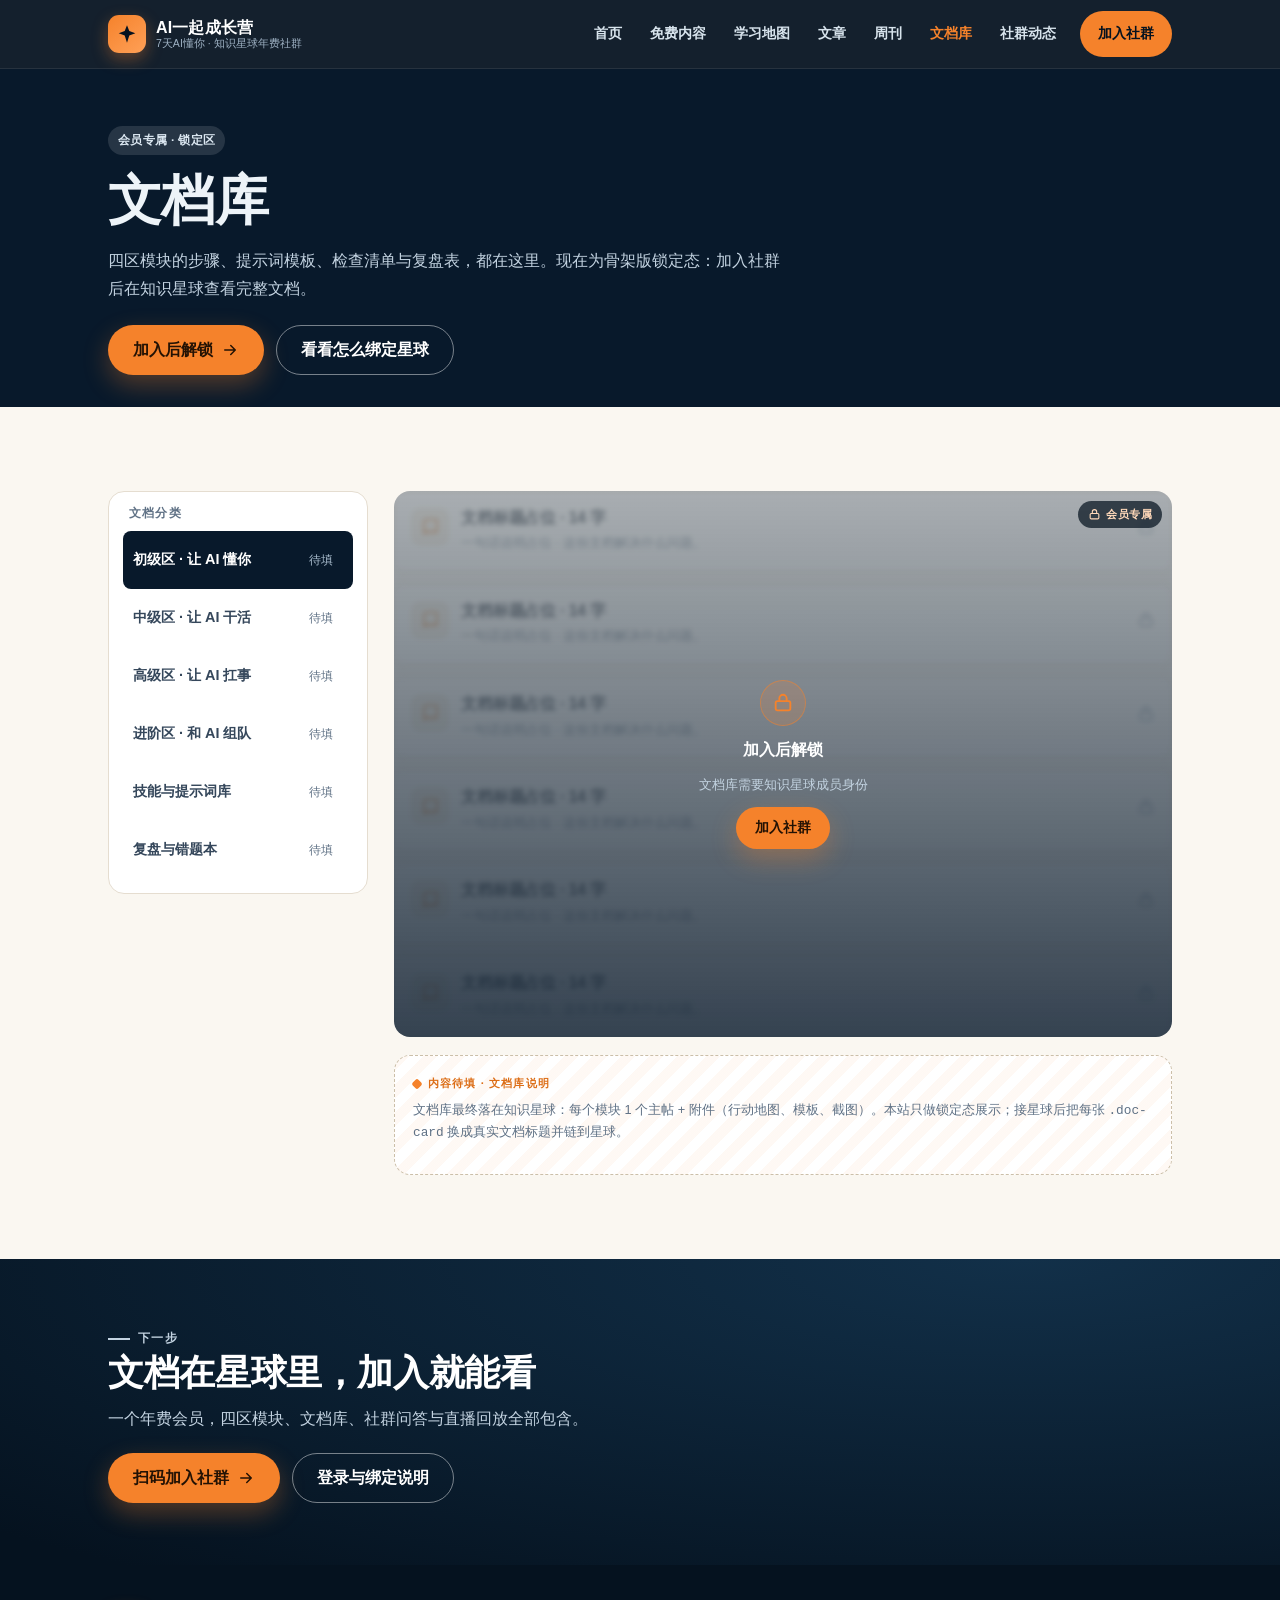
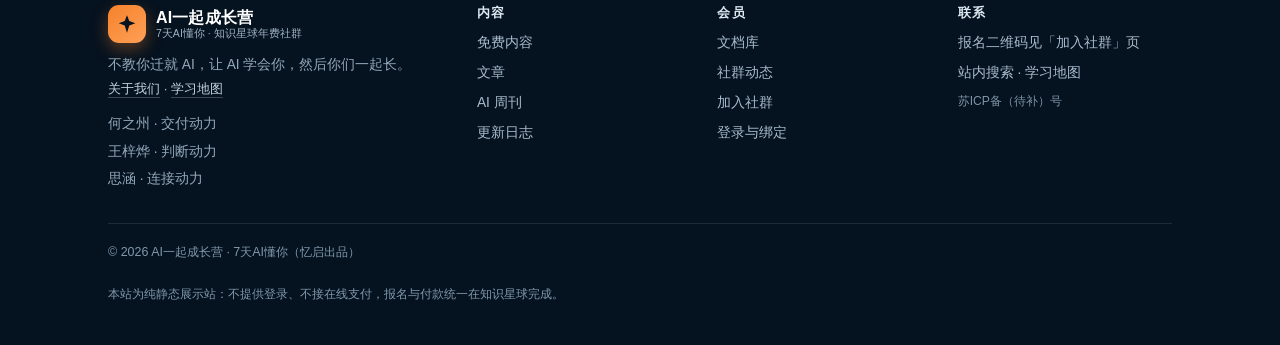
==== docs.html @ 240983ac "AI一起成长营官网预览（骨架版）" ====
﻿<!DOCTYPE html>
<html lang="zh-CN">
<head>
<meta charset="utf-8">
<meta name="viewport" content="width=device-width, initial-scale=1">
<title>文档库｜会员专属 · AI一起成长营</title>
<meta name="description" content="文档库：四区模块步骤、提示词模板、检查清单与复盘表，会员专属。骨架版为锁定态占位，加入后解锁。">
<link rel="canonical" href="https://hxtao1001.github.io/ai-together-site-preview/docs.html">
<meta name="theme-color" content="#08192B">
<meta property="og:type" content="website">
<meta property="og:site_name" content="AI一起成长营">
<meta property="og:title" content="文档库｜会员专属">
<meta property="og:description" content="四区模块步骤、提示词模板、检查清单与复盘表，会员专属。">
<meta property="og:url" content="https://hxtao1001.github.io/ai-together-site-preview/docs.html">
<meta property="og:image" content="assets/img/obsidian-graph.jpg">
<meta property="og:image:alt" content="知识库的关系图谱">
<meta name="twitter:card" content="summary_large_image">
<link rel="icon" href="assets/img/favicon.svg" type="image/svg+xml">
<link rel="stylesheet" href="assets/css/style.css">
</head>
<body data-page="docs">
<a class="skip-link" href="#main">跳到正文</a>

<header class="site-header">
  <div class="container header-inner">
    <a class="brand" href="index.html" aria-label="AI一起成长营 首页">
      <span class="brand-mark" aria-hidden="true">
        <svg viewBox="0 0 24 24" fill="currentColor"><path d="M12 2.4l2.5 6.3 6.6 2.4-6.6 2.4L12 21.6l-2.5-8.1L3 11.1l6.5-2.4L12 2.4z"/></svg>
      </span>
      <span class="brand-text">
        <strong>AI一起成长营</strong>
        <small>7天AI懂你 · 知识星球年费社群</small>
      </span>
    </a>
    <button class="nav-toggle" type="button" aria-expanded="false" aria-controls="site-nav" aria-label="打开导航菜单">
      <span></span><span></span><span></span>
    </button>
    <nav class="site-nav" id="site-nav" aria-label="主导航">
      <ul>
        <li><a href="index.html" data-nav="home">首页</a></li>
        <li><a href="videos.html" data-nav="videos">免费内容</a></li>
        <li><a href="roadmap.html" data-nav="roadmap">学习地图</a></li>
        <li><a href="articles.html" data-nav="articles">文章</a></li>
        <li><a href="weekly.html" data-nav="weekly">周刊</a></li>
        <li><a href="docs.html" data-nav="docs">文档库</a></li>
        <li><a href="feed.html" data-nav="feed">社群动态</a></li>
        <li><a class="nav-cta" href="join.html" data-nav="join">加入社群</a></li>
      </ul>
    </nav>
  </div>
</header>

<main id="main">
  <section class="page-head">
    <div class="container">
      <span class="tag tag--dark">会员专属 · 锁定区</span>
      <h1>文档库</h1>
      <p>四区模块的步骤、提示词模板、检查清单与复盘表，都在这里。现在为骨架版锁定态：加入社群后在知识星球查看完整文档。</p>
      <div class="btn-row" style="margin-top:22px">
        <a class="btn btn--primary" href="join.html">加入后解锁
          <svg viewBox="0 0 24 24" fill="none" stroke="currentColor" stroke-width="2" stroke-linecap="round" stroke-linejoin="round" aria-hidden="true"><path d="M5 12h14M13 6l6 6-6 6"/></svg>
        </a>
        <a class="btn btn--outline" href="login.html">看看怎么绑定星球</a>
      </div>
    </div>
  </section>

  <section class="section section--cream">
    <div class="container">
      <div class="docs-layout">
        <!-- SLOT: 文档分类 · 6 类；数量位先写「待填」 -->
        <aside class="docs-side" aria-label="文档分类">
          <h2>文档分类</h2>
          <ul class="docs-cats">
            <li><a class="is-active" href="#docs-main">初级区 · 让 AI 懂你 <span class="docs-count">待填</span></a></li>
            <li><a href="#docs-main">中级区 · 让 AI 干活 <span class="docs-count">待填</span></a></li>
            <li><a href="#docs-main">高级区 · 让 AI 扛事 <span class="docs-count">待填</span></a></li>
            <li><a href="#docs-main">进阶区 · 和 AI 组队 <span class="docs-count">待填</span></a></li>
            <li><a href="#docs-main">技能与提示词库 <span class="docs-count">待填</span></a></li>
            <li><a href="#docs-main">复盘与错题本 <span class="docs-count">待填</span></a></li>
          </ul>
        </aside>

        <div id="docs-main">
          <!-- SLOT: 文档卡 · 6 张；锁态覆盖整组；字段：图标/标题/一句话说明/锁 -->
          <div class="locked">
            <div class="locked-content">
              <div class="docs-grid">
                <div class="doc-card">
                  <span class="doc-icon" aria-hidden="true"><svg viewBox="0 0 24 24" fill="none" stroke="currentColor" stroke-width="1.8" stroke-linecap="round" stroke-linejoin="round"><path d="M4 5.5A2.5 2.5 0 0 1 6.5 3H20v16H6.5A2.5 2.5 0 0 0 4 21.5V5.5Z"/><path d="M4 18.5h16"/></svg></span>
                  <div class="doc-body"><h3>文档标题占位 · 14 字</h3><p>一句话说明占位 · 这份文档解决什么问题。</p></div>
                  <span class="doc-lock" aria-hidden="true"><svg viewBox="0 0 24 24" fill="none" stroke="currentColor" stroke-width="1.8" stroke-linecap="round" stroke-linejoin="round"><rect x="4" y="10" width="16" height="10" rx="2"/><path d="M8 10V7a4 4 0 0 1 8 0v3"/></svg></span>
                </div>
                <div class="doc-card">
                  <span class="doc-icon" aria-hidden="true"><svg viewBox="0 0 24 24" fill="none" stroke="currentColor" stroke-width="1.8" stroke-linecap="round" stroke-linejoin="round"><path d="M4 5.5A2.5 2.5 0 0 1 6.5 3H20v16H6.5A2.5 2.5 0 0 0 4 21.5V5.5Z"/><path d="M4 18.5h16"/></svg></span>
                  <div class="doc-body"><h3>文档标题占位 · 14 字</h3><p>一句话说明占位 · 这份文档解决什么问题。</p></div>
                  <span class="doc-lock" aria-hidden="true"><svg viewBox="0 0 24 24" fill="none" stroke="currentColor" stroke-width="1.8" stroke-linecap="round" stroke-linejoin="round"><rect x="4" y="10" width="16" height="10" rx="2"/><path d="M8 10V7a4 4 0 0 1 8 0v3"/></svg></span>
                </div>
                <div class="doc-card">
                  <span class="doc-icon" aria-hidden="true"><svg viewBox="0 0 24 24" fill="none" stroke="currentColor" stroke-width="1.8" stroke-linecap="round" stroke-linejoin="round"><path d="M4 5.5A2.5 2.5 0 0 1 6.5 3H20v16H6.5A2.5 2.5 0 0 0 4 21.5V5.5Z"/><path d="M4 18.5h16"/></svg></span>
                  <div class="doc-body"><h3>文档标题占位 · 14 字</h3><p>一句话说明占位 · 这份文档解决什么问题。</p></div>
                  <span class="doc-lock" aria-hidden="true"><svg viewBox="0 0 24 24" fill="none" stroke="currentColor" stroke-width="1.8" stroke-linecap="round" stroke-linejoin="round"><rect x="4" y="10" width="16" height="10" rx="2"/><path d="M8 10V7a4 4 0 0 1 8 0v3"/></svg></span>
                </div>
                <div class="doc-card">
                  <span class="doc-icon" aria-hidden="true"><svg viewBox="0 0 24 24" fill="none" stroke="currentColor" stroke-width="1.8" stroke-linecap="round" stroke-linejoin="round"><path d="M4 5.5A2.5 2.5 0 0 1 6.5 3H20v16H6.5A2.5 2.5 0 0 0 4 21.5V5.5Z"/><path d="M4 18.5h16"/></svg></span>
                  <div class="doc-body"><h3>文档标题占位 · 14 字</h3><p>一句话说明占位 · 这份文档解决什么问题。</p></div>
                  <span class="doc-lock" aria-hidden="true"><svg viewBox="0 0 24 24" fill="none" stroke="currentColor" stroke-width="1.8" stroke-linecap="round" stroke-linejoin="round"><rect x="4" y="10" width="16" height="10" rx="2"/><path d="M8 10V7a4 4 0 0 1 8 0v3"/></svg></span>
                </div>
                <div class="doc-card">
                  <span class="doc-icon" aria-hidden="true"><svg viewBox="0 0 24 24" fill="none" stroke="currentColor" stroke-width="1.8" stroke-linecap="round" stroke-linejoin="round"><path d="M4 5.5A2.5 2.5 0 0 1 6.5 3H20v16H6.5A2.5 2.5 0 0 0 4 21.5V5.5Z"/><path d="M4 18.5h16"/></svg></span>
                  <div class="doc-body"><h3>文档标题占位 · 14 字</h3><p>一句话说明占位 · 这份文档解决什么问题。</p></div>
                  <span class="doc-lock" aria-hidden="true"><svg viewBox="0 0 24 24" fill="none" stroke="currentColor" stroke-width="1.8" stroke-linecap="round" stroke-linejoin="round"><rect x="4" y="10" width="16" height="10" rx="2"/><path d="M8 10V7a4 4 0 0 1 8 0v3"/></svg></span>
                </div>
                <div class="doc-card">
                  <span class="doc-icon" aria-hidden="true"><svg viewBox="0 0 24 24" fill="none" stroke="currentColor" stroke-width="1.8" stroke-linecap="round" stroke-linejoin="round"><path d="M4 5.5A2.5 2.5 0 0 1 6.5 3H20v16H6.5A2.5 2.5 0 0 0 4 21.5V5.5Z"/><path d="M4 18.5h16"/></svg></span>
                  <div class="doc-body"><h3>文档标题占位 · 14 字</h3><p>一句话说明占位 · 这份文档解决什么问题。</p></div>
                  <span class="doc-lock" aria-hidden="true"><svg viewBox="0 0 24 24" fill="none" stroke="currentColor" stroke-width="1.8" stroke-linecap="round" stroke-linejoin="round"><rect x="4" y="10" width="16" height="10" rx="2"/><path d="M8 10V7a4 4 0 0 1 8 0v3"/></svg></span>
                </div>
              </div>
            </div>
            <span class="lock-badge">
              <svg viewBox="0 0 24 24" fill="none" stroke="currentColor" stroke-width="2" stroke-linecap="round" stroke-linejoin="round" aria-hidden="true"><rect x="4" y="10" width="16" height="10" rx="2"/><path d="M8 10V7a4 4 0 0 1 8 0v3"/></svg>
              会员专属
            </span>
            <div class="lock-overlay">
              <span class="lock-icon" aria-hidden="true"><svg viewBox="0 0 24 24" fill="none" stroke="currentColor" stroke-width="2" stroke-linecap="round" stroke-linejoin="round"><rect x="4" y="10" width="16" height="10" rx="2"/><path d="M8 10V7a4 4 0 0 1 8 0v3"/></svg></span>
              <strong>加入后解锁</strong>
              <p>文档库需要知识星球成员身份</p>
              <a class="btn btn--primary btn--sm" href="join.html">加入社群</a>
            </div>
          </div>

          <div class="slot" style="margin-top:18px">
            <span class="slot-label">内容待填 · 文档库说明</span>
            <p class="slot-hint">文档库最终落在知识星球：每个模块 1 个主帖 + 附件（行动地图、模板、截图）。本站只做锁定态展示；接星球后把每张 <code>.doc-card</code> 换成真实文档标题并链到星球。</p>
          </div>
        </div>
      </div>
    </div>
  </section>

  <section class="cta-band">
    <div class="container cta-band-inner">
      <div>
        <p class="eyebrow">下一步</p>
        <h2>文档在星球里，加入就能看</h2>
        <p>一个年费会员，四区模块、文档库、社群问答与直播回放全部包含。</p>
        <div class="btn-row">
          <a class="btn btn--primary" href="join.html">扫码加入社群
            <svg viewBox="0 0 24 24" fill="none" stroke="currentColor" stroke-width="2" stroke-linecap="round" stroke-linejoin="round" aria-hidden="true"><path d="M5 12h14M13 6l6 6-6 6"/></svg>
          </a>
          <a class="btn btn--outline" href="login.html">登录与绑定说明</a>
        </div>
      </div>
    </div>
  </section>
</main>

<footer class="site-footer">
  <div class="container">
    <div class="footer-top">
      <div class="footer-brand">
        <a class="brand" href="index.html" aria-label="AI一起成长营 首页">
          <span class="brand-mark" aria-hidden="true">
            <svg viewBox="0 0 24 24" fill="currentColor"><path d="M12 2.4l2.5 6.3 6.6 2.4-6.6 2.4L12 21.6l-2.5-8.1L3 11.1l6.5-2.4L12 2.4z"/></svg>
          </span>
          <span class="brand-text"><strong>AI一起成长营</strong><small>7天AI懂你 · 知识星球年费社群</small></span>
        </a>
        <p>不教你迁就 AI，让 AI 学会你，然后你们一起长。</p>
        <p class="footer-links"><a href="about.html">关于我们</a> · <a href="roadmap.html">学习地图</a></p>
        <p class="footer-people">何之州 · 交付动力<br>王梓烨 · 判断动力<br>思涵 · 连接动力</p>
      </div>
      <div class="footer-col">
        <h2>内容</h2>
        <ul>
          <li><a href="videos.html">免费内容</a></li>
          <li><a href="articles.html">文章</a></li>
          <li><a href="weekly.html">AI 周刊</a></li>
          <li><a href="changelog.html">更新日志</a></li>
        </ul>
      </div>
      <div class="footer-col">
        <h2>会员</h2>
        <ul>
          <li><a href="docs.html">文档库</a></li>
          <li><a href="feed.html">社群动态</a></li>
          <li><a href="join.html">加入社群</a></li>
          <li><a href="login.html">登录与绑定</a></li>
        </ul>
      </div>
      <div class="footer-col">
        <h2>联系</h2>
        <p>报名二维码见「加入社群」页</p>
        <p><a href="search.html">站内搜索</a> · <a href="roadmap.html">学习地图</a></p>
        <p class="footer-icp"><a href="#">苏ICP备（待补）号</a></p>
      </div>
    </div>
    <div class="footer-bottom">
      <p>© <span data-year>2026</span> AI一起成长营 · 7天AI懂你（忆启出品）</p>
      <p>本站为纯静态展示站：不提供登录、不接在线支付，报名与付款统一在知识星球完成。</p>
    </div>
  </div>
</footer>

<script src="assets/js/site.js" defer></script>
</body>
</html>
---- assets/css/style.css ----
/* ==========================================================================
   AI一起成长营 · 站点样式
   纯手写 CSS，无框架、无外部字体、无 CDN。
   移动优先：基础样式面向手机，断点 768px（平板）与 1024px（桌面）逐步增强。
   主色：深藏青（#0A1C2E 系）+ 橙（#F5822B 系）
   ========================================================================== */

/* ---------- 1. 变量 ---------- */
:root {
  --navy-950: #05121F;
  --navy-900: #08192B;
  --navy-800: #0C2338;
  --navy-700: #123049;
  --navy-600: #1B4260;
  --navy-100: #DCE6EF;
  --orange: #F5822B;
  --orange-600: #DC6E17;
  --orange-100: #FFE7D2;
  --cream: #FAF7F1;
  --cream-2: #F3ECE1;
  --white: #FFFFFF;
  --ink: #101C2B;
  --ink-2: #35475B;
  --muted: #5F7185;
  --line: #E5DDD0;
  --line-dark: rgba(255, 255, 255, 0.14);
  --ok: #2E7D5B;
  --radius-s: 10px;
  --radius: 16px;
  --radius-l: 24px;
  --shadow-s: 0 2px 8px rgba(16, 28, 43, 0.06);
  --shadow: 0 14px 40px rgba(16, 28, 43, 0.10);
  --shadow-lg: 0 26px 70px rgba(5, 18, 31, 0.28);
  --container: 1120px;
  --font: -apple-system, BlinkMacSystemFont, "Segoe UI", "PingFang SC",
    "Hiragino Sans GB", "Microsoft YaHei", "Noto Sans SC", sans-serif;
  --font-num: ui-monospace, SFMono-Regular, "SF Mono", Consolas, "Liberation Mono", monospace;
}

/* ---------- 2. 基础 ---------- */
*,
*::before,
*::after { box-sizing: border-box; }

html {
  -webkit-text-size-adjust: 100%;
  scroll-behavior: smooth;
  scroll-padding-top: 84px;
}

body {
  margin: 0;
  font-family: var(--font);
  font-size: 16px;
  line-height: 1.75;
  color: var(--ink);
  background: var(--cream);
  -webkit-font-smoothing: antialiased;
  overflow-x: hidden;
}

img { max-width: 100%; height: auto; display: block; }

a { color: var(--navy-700); text-decoration: none; }
a:hover { color: var(--orange-600); }

h1, h2, h3, h4 {
  margin: 0 0 0.6em;
  line-height: 1.25;
  font-weight: 800;
  letter-spacing: -0.01em;
  text-wrap: balance;
}

h1 { font-size: clamp(1.9rem, 6.2vw, 3.4rem); }
h2 { font-size: clamp(1.5rem, 4.6vw, 2.25rem); }
h3 { font-size: clamp(1.12rem, 2.6vw, 1.35rem); }
h4 { font-size: 1.02rem; }

p { margin: 0 0 1em; }
ul, ol { margin: 0 0 1.2em; padding-left: 1.25em; }
li { margin-bottom: 0.45em; }
strong { font-weight: 700; color: inherit; }

::selection { background: var(--orange); color: var(--navy-950); }

:focus-visible {
  outline: 3px solid var(--orange);
  outline-offset: 3px;
  border-radius: 4px;
}

.skip-link {
  position: absolute;
  left: 12px;
  top: -60px;
  z-index: 200;
  padding: 10px 16px;
  background: var(--orange);
  color: var(--navy-950);
  font-weight: 700;
  border-radius: 0 0 10px 10px;
  transition: top 0.2s;
}
.skip-link:focus { top: 0; color: var(--navy-950); }

.sr-only {
  position: absolute;
  width: 1px; height: 1px;
  padding: 0; margin: -1px;
  overflow: hidden;
  clip: rect(0 0 0 0);
  white-space: nowrap;
  border: 0;
}

/* ---------- 3. 布局 ---------- */
.container {
  width: 100%;
  max-width: var(--container);
  margin-inline: auto;
  padding-inline: 20px;
}

.section { padding-block: clamp(44px, 8vw, 84px); }
.section--tight { padding-block: clamp(32px, 5vw, 56px); }
.section--cream { background: var(--cream); }
.section--cream2 { background: var(--cream-2); }
.section--white { background: var(--white); }
.section--navy { background: var(--navy-900); color: #EAF1F7; }
.section--navy p { color: #C8D6E2; }

.section-head { max-width: 760px; margin-bottom: clamp(24px, 4vw, 40px); }
.section-head--center { margin-inline: auto; text-align: center; }
.section-head p { color: var(--muted); font-size: 1.02rem; margin-bottom: 0; }
.section--navy .section-head p { color: #B9CADA; }

.eyebrow {
  display: inline-flex;
  align-items: center;
  gap: 8px;
  margin-bottom: 14px;
  font-size: 0.78rem;
  font-weight: 700;
  letter-spacing: 0.12em;
  text-transform: uppercase;
  color: var(--orange-600);
}
.eyebrow::before {
  content: "";
  width: 22px;
  height: 2px;
  background: currentColor;
}
.section--navy .eyebrow { color: var(--orange); }

.grid { display: grid; gap: 16px; }
.grid--2, .grid--3, .grid--4 { grid-template-columns: 1fr; }

.stack > * + * { margin-top: 16px; }

/* ---------- 4. 头部与导航 ---------- */
.site-header {
  position: sticky;
  top: 0;
  z-index: 100;
  background: rgba(6, 19, 32, 0.94);
  border-bottom: 1px solid rgba(255, 255, 255, 0.08);
  backdrop-filter: blur(10px);
  -webkit-backdrop-filter: blur(10px);
}

.header-inner {
  display: flex;
  align-items: center;
  justify-content: space-between;
  gap: 12px;
  min-height: 62px;
}

.brand {
  display: inline-flex;
  align-items: center;
  gap: 10px;
  color: var(--white);
  min-width: 0;
}
.brand:hover { color: var(--white); }

.brand-mark {
  display: grid;
  place-items: center;
  flex: 0 0 auto;
  width: 38px;
  height: 38px;
  border-radius: 11px;
  background: linear-gradient(140deg, var(--orange), #FFA057);
  color: var(--navy-950);
  box-shadow: 0 6px 16px rgba(245, 130, 43, 0.35);
}
.brand-mark svg { width: 22px; height: 22px; }

.brand-text { display: flex; flex-direction: column; line-height: 1.2; min-width: 0; }
.brand-text strong { font-size: 1rem; letter-spacing: 0.01em; white-space: nowrap; }
.brand-text small {
  font-size: 0.66rem;
  color: #9FB2C4;
  white-space: nowrap;
  overflow: hidden;
  text-overflow: ellipsis;
}

.nav-toggle {
  display: inline-flex;
  flex-direction: column;
  justify-content: center;
  gap: 5px;
  flex: 0 0 auto;
  width: 44px;
  height: 44px;
  padding: 10px;
  border: 1px solid rgba(255, 255, 255, 0.2);
  border-radius: 10px;
  background: transparent;
  cursor: pointer;
}
.nav-toggle span {
  display: block;
  height: 2px;
  border-radius: 2px;
  background: var(--white);
  transition: transform 0.25s, opacity 0.25s;
}
.nav-toggle[aria-expanded="true"] span:nth-child(1) { transform: translateY(7px) rotate(45deg); }
.nav-toggle[aria-expanded="true"] span:nth-child(2) { opacity: 0; }
.nav-toggle[aria-expanded="true"] span:nth-child(3) { transform: translateY(-7px) rotate(-45deg); }

.site-nav {
  position: absolute;
  left: 0;
  right: 0;
  top: 100%;
  display: none;
  background: var(--navy-950);
  border-bottom: 1px solid rgba(255, 255, 255, 0.1);
  max-height: calc(100vh - 62px);
  overflow-y: auto;
}
.site-nav.is-open { display: block; }
.site-nav ul {
  list-style: none;
  margin: 0;
  padding: 10px 20px 20px;
}
.site-nav li { margin: 0; }
.site-nav a {
  display: flex;
  align-items: center;
  justify-content: space-between;
  min-height: 48px;
  padding: 8px 4px;
  border-bottom: 1px solid rgba(255, 255, 255, 0.08);
  color: #D7E3EC;
  font-size: 1rem;
  font-weight: 600;
}
.site-nav a:hover, .site-nav a[aria-current="page"] { color: var(--orange); }
.site-nav .nav-cta {
  justify-content: center;
  margin-top: 14px;
  border: 0;
  border-radius: 999px;
  background: var(--orange);
  color: var(--navy-950);
  font-weight: 800;
}
.site-nav .nav-cta:hover { background: #FFA057; color: var(--navy-950); }

body.nav-open { overflow: hidden; }

/* ---------- 5. 按钮与文字链接 ---------- */
.btn {
  display: inline-flex;
  align-items: center;
  justify-content: center;
  gap: 8px;
  min-height: 50px;
  padding: 12px 24px;
  border: 1px solid transparent;
  border-radius: 999px;
  font-family: inherit;
  font-size: 1rem;
  font-weight: 700;
  line-height: 1.2;
  text-align: center;
  cursor: pointer;
  transition: transform 0.18s ease, background-color 0.18s ease, box-shadow 0.18s ease;
}
.btn svg { width: 18px; height: 18px; flex: 0 0 auto; }
.btn--primary {
  background: var(--orange);
  color: #231204;
  box-shadow: 0 10px 26px rgba(245, 130, 43, 0.32);
}
.btn--primary:hover { background: #FFA057; color: #231204; transform: translateY(-2px); }
.btn--outline {
  border-color: rgba(255, 255, 255, 0.45);
  color: var(--white);
  background: transparent;
}
.btn--outline:hover { border-color: var(--orange); color: var(--orange); transform: translateY(-2px); }
.btn--ghost {
  border-color: var(--line);
  background: var(--white);
  color: var(--ink);
}
.btn--ghost:hover { border-color: var(--orange); color: var(--orange-600); transform: translateY(-2px); }
.btn--sm { min-height: 42px; padding: 9px 18px; font-size: 0.9rem; }
.btn--block { width: 100%; }

.btn-row {
  display: flex;
  flex-wrap: wrap;
  gap: 12px;
}
.btn-row--center { justify-content: center; }

.text-link {
  display: inline-flex;
  align-items: center;
  gap: 6px;
  font-weight: 700;
  color: var(--orange-600);
  border-bottom: 1px solid rgba(220, 110, 23, 0.35);
  padding-bottom: 2px;
}
.text-link svg { width: 16px; height: 16px; }
.text-link:hover { color: var(--orange); border-color: var(--orange); }

/* ---------- 6. 标签、卡片 ---------- */
.tag {
  display: inline-flex;
  align-items: center;
  gap: 6px;
  padding: 4px 10px;
  border-radius: 999px;
  font-size: 0.74rem;
  font-weight: 700;
  letter-spacing: 0.03em;
  background: var(--orange-100);
  color: #8A4406;
  white-space: nowrap;
}
.tag--free { background: #E5F3EC; color: var(--ok); }
.tag--navy { background: var(--navy-100); color: var(--navy-700); }
.tag--dark { background: rgba(255, 255, 255, 0.12); color: #DCE8F2; }
.tag--tbd { background: #F1E7D8; color: #7A5A22; }

.card {
  position: relative;
  height: 100%;
  padding: 22px;
  border: 1px solid var(--line);
  border-radius: var(--radius);
  background: var(--white);
  box-shadow: var(--shadow-s);
}
.card h3 { margin-bottom: 8px; }
.card p:last-child { margin-bottom: 0; }
.card--dark {
  border-color: var(--line-dark);
  background: var(--navy-800);
  color: #E7EFF6;
  box-shadow: none;
}
.card--dark p { color: #B7C8D7; }
.card--accent { border-top: 4px solid var(--orange); }

.card-icon {
  display: grid;
  place-items: center;
  width: 44px;
  height: 44px;
  margin-bottom: 14px;
  border-radius: 12px;
  background: var(--orange-100);
  color: var(--orange-600);
}
.card-icon svg { width: 23px; height: 23px; }

/* ---------- 7. 首屏 ---------- */
.hero {
  position: relative;
  overflow: hidden;
  padding-block: clamp(36px, 8vw, 72px) clamp(44px, 8vw, 76px);
  background: radial-gradient(120% 120% at 88% 0%, #143A5B 0%, var(--navy-900) 46%, var(--navy-950) 100%);
  color: #EDF3F8;
}
.hero::after {
  content: "";
  position: absolute;
  inset: 0;
  background-image: linear-gradient(rgba(255, 255, 255, 0.05) 1px, transparent 1px),
    linear-gradient(90deg, rgba(255, 255, 255, 0.05) 1px, transparent 1px);
  background-size: 56px 56px;
  mask-image: radial-gradient(70% 60% at 30% 20%, #000 0%, transparent 100%);
  -webkit-mask-image: radial-gradient(70% 60% at 30% 20%, #000 0%, transparent 100%);
  pointer-events: none;
}
.hero .container { position: relative; z-index: 1; }

.hero-grid { display: grid; gap: 28px; }

.hero h1 { margin-bottom: 16px; color: var(--white); }
.hero h1 .hl {
  position: relative;
  color: var(--orange);
  white-space: nowrap;
}
.hero-lead {
  max-width: 34em;
  font-size: clamp(1rem, 2.6vw, 1.12rem);
  color: #C6D5E2;
}
.hero-lead strong { color: #FFFFFF; }

.hero-points {
  list-style: none;
  margin: 22px 0 0;
  padding: 0;
  display: grid;
  gap: 10px;
}
.hero-points li {
  display: flex;
  gap: 10px;
  margin: 0;
  font-size: 0.95rem;
  color: #D3DFE9;
}
.hero-points svg {
  flex: 0 0 auto;
  width: 20px;
  height: 20px;
  margin-top: 3px;
  color: var(--orange);
}
.hero .btn-row { margin-top: 26px; }
.hero-note {
  margin-top: 18px;
  font-size: 0.82rem;
  color: #96AABB;
}
.hero-note a { color: #D3DFE9; border-bottom: 1px solid rgba(255, 255, 255, 0.3); }
.hero-note a:hover { color: var(--orange); }

.hero-figure { position: relative; }
.hero-figure img {
  width: 100%;
  border-radius: var(--radius-l);
  box-shadow: var(--shadow-lg);
  aspect-ratio: 4 / 3;
  object-fit: cover;
}
.hero-badge {
  position: absolute;
  left: 14px;
  bottom: -14px;
  display: inline-flex;
  flex-direction: column;
  gap: 2px;
  padding: 10px 16px;
  border-radius: 14px;
  background: var(--orange);
  color: #231204;
  box-shadow: 0 12px 30px rgba(0, 0, 0, 0.28);
}
.hero-badge strong { font-size: 0.94rem; }
.hero-badge span { font-size: 0.74rem; font-weight: 600; opacity: 0.85; }

/* ---------- 8. 痛点 ---------- */
.pain {
  display: flex;
  gap: 14px;
  padding: 18px;
  border: 1px solid var(--line);
  border-left: 4px solid var(--orange);
  border-radius: var(--radius-s);
  background: var(--white);
  height: 100%;
}
.pain-num {
  flex: 0 0 auto;
  font-family: var(--font-num);
  font-size: 0.84rem;
  font-weight: 700;
  color: var(--orange-600);
  padding-top: 2px;
}
.pain h3 { font-size: 1.02rem; margin-bottom: 4px; }
.pain p { margin: 0; font-size: 0.94rem; color: var(--ink-2); }

/* ---------- 9. 三条路径 ---------- */
.path-card { display: flex; flex-direction: column; }
.path-card .tag { align-self: flex-start; margin-bottom: 12px; }
.path-card h3 { font-size: 1.2rem; }
.path-card .path-desc { color: var(--muted); font-size: 0.94rem; }
.path-card ul {
  margin: 0 0 20px;
  padding: 0;
  list-style: none;
  font-size: 0.92rem;
  color: var(--ink-2);
}
.path-card li {
  position: relative;
  margin: 0;
  padding-left: 20px;
}
.path-card li::before {
  content: "";
  position: absolute;
  left: 2px;
  top: 0.72em;
  width: 7px;
  height: 7px;
  border-radius: 2px;
  background: var(--orange);
  transform: rotate(45deg);
}
.path-card .btn { margin-top: auto; }

.path-card--feature {
  border-color: var(--orange);
  box-shadow: 0 18px 50px rgba(245, 130, 43, 0.16);
}
.path-card--feature .path-flag {
  position: absolute;
  top: -12px;
  right: 18px;
  padding: 3px 10px;
  border-radius: 999px;
  background: var(--orange);
  color: #231204;
  font-size: 0.72rem;
  font-weight: 800;
  letter-spacing: 0.04em;
}

/* ---------- 10. 数字证据 ---------- */
.evidence { background: var(--navy-900); color: #E9F1F7; }
.stat-grid {
  display: grid;
  grid-template-columns: repeat(2, minmax(0, 1fr));
  gap: 1px;
  overflow: hidden;
  border: 1px solid rgba(255, 255, 255, 0.14);
  border-radius: var(--radius);
  background: rgba(255, 255, 255, 0.14);
}
.stat {
  padding: 20px 16px;
  background: var(--navy-800);
}
.stat b {
  display: block;
  font-family: var(--font-num);
  font-size: clamp(1.7rem, 5.4vw, 2.4rem);
  font-weight: 700;
  line-height: 1.1;
  color: var(--orange);
}
.stat span { display: block; margin-top: 6px; font-size: 0.84rem; color: #A9BCCD; }
.evidence-figure { margin-top: 22px; }
.evidence-figure img {
  width: 100%;
  border: 1px solid rgba(255, 255, 255, 0.16);
  border-radius: var(--radius);
}
.evidence-figure figcaption,
.figure figcaption {
  margin-top: 10px;
  font-size: 0.8rem;
  color: var(--muted);
}
.evidence-figure figcaption { color: #93A8BA; }

/* ---------- 11. 三人 ---------- */
.people-grid { display: grid; gap: 18px; }
.person {
  overflow: hidden;
  padding: 0;
  border: 1px solid var(--line);
  border-radius: var(--radius);
  background: var(--white);
  box-shadow: var(--shadow-s);
}
.person img {
  width: 100%;
  aspect-ratio: 4 / 5;
  object-fit: cover;
  object-position: center top;
}
.person-body { padding: 18px 20px 22px; }
.person-role {
  display: flex;
  align-items: center;
  gap: 8px;
  margin-bottom: 4px;
  font-size: 0.78rem;
  font-weight: 800;
  letter-spacing: 0.06em;
  color: var(--orange-600);
  text-transform: uppercase;
}
.person-name { display: flex; align-items: baseline; gap: 8px; margin-bottom: 8px; }
.person-name h3 { margin: 0; font-size: 1.22rem; }
.person-name small { color: var(--muted); font-size: 0.82rem; }
.person-body p { font-size: 0.93rem; color: var(--ink-2); margin-bottom: 0.7em; }
.person-quote {
  margin: 12px 0 0;
  padding: 12px 14px;
  border-left: 3px solid var(--orange);
  background: var(--cream);
  border-radius: 0 var(--radius-s) var(--radius-s) 0;
  font-size: 0.9rem;
  color: var(--ink-2);
}
.person-fact {
  display: flex;
  flex-wrap: wrap;
  gap: 6px;
  margin-top: 12px;
}
.person-fact .tag { font-size: 0.7rem; }

.combo-line {
  margin-top: 26px;
  padding: 20px;
  border: 1px dashed rgba(245, 130, 43, 0.5);
  border-radius: var(--radius);
  background: rgba(245, 130, 43, 0.06);
  font-weight: 600;
  color: var(--ink-2);
}
.combo-line strong { color: var(--orange-600); }

/* ---------- 12. 学习地图 ---------- */
.level {
  border: 1px solid var(--line);
  border-radius: var(--radius);
  background: var(--white);
  overflow: hidden;
}
.level + .level { margin-top: 16px; }
.level-head {
  display: flex;
  flex-wrap: wrap;
  align-items: center;
  gap: 10px;
  padding: 16px 18px;
  background: var(--navy-900);
  color: var(--white);
}
.level-num {
  flex: 0 0 auto;
  display: grid;
  place-items: center;
  width: 34px;
  height: 34px;
  border-radius: 9px;
  background: var(--orange);
  color: #231204;
  font-family: var(--font-num);
  font-weight: 700;
}
.level-head h2, .level-head h3 { margin: 0; font-size: 1.1rem; }
.level-head .level-sub { font-size: 0.8rem; color: #A8BCCD; }
.level-head .tag { margin-left: auto; }
.level-body { padding: 8px 18px 18px; }
.level-desc { margin: 14px 0 6px; font-size: 0.92rem; color: var(--muted); }

.module-list { list-style: none; margin: 0; padding: 0; }
.module {
  display: flex;
  flex-wrap: wrap;
  align-items: baseline;
  gap: 6px 10px;
  margin: 0;
  padding: 12px 0;
  border-bottom: 1px solid var(--line);
}
.module:last-child { border-bottom: 0; }
.module-name { font-weight: 700; font-size: 0.98rem; }
.module-desc { flex: 1 1 100%; font-size: 0.86rem; color: var(--muted); }
.module .tag { margin-left: auto; }
.module--current .module-name { color: var(--orange-600); }

.roadmap-note {
  display: flex;
  gap: 12px;
  margin-top: 22px;
  padding: 18px;
  border-radius: var(--radius);
  background: var(--cream-2);
  font-size: 0.92rem;
  color: var(--ink-2);
}
.roadmap-note svg { flex: 0 0 auto; width: 22px; height: 22px; color: var(--orange-600); margin-top: 3px; }

/* ---------- 13. 七天时间线 ---------- */
.days { list-style: none; margin: 0; padding: 0; }
.day {
  position: relative;
  display: grid;
  gap: 4px;
  padding: 0 0 22px 46px;
}
.day::before {
  content: "";
  position: absolute;
  left: 15px;
  top: 28px;
  bottom: 0;
  width: 2px;
  background: var(--line);
}
.day:last-child::before { display: none; }
.day-num {
  position: absolute;
  left: 0;
  top: 0;
  display: grid;
  place-items: center;
  width: 32px;
  height: 32px;
  border-radius: 50%;
  background: var(--orange);
  color: #231204;
  font-family: var(--font-num);
  font-size: 0.82rem;
  font-weight: 700;
}
.day h3 { font-size: 1rem; margin: 4px 0 2px; }
.day p { margin: 0; font-size: 0.92rem; color: var(--ink-2); }
.day-deliver {
  display: inline-block;
  margin-top: 6px;
  padding: 3px 10px;
  border-radius: 6px;
  background: var(--cream-2);
  font-size: 0.8rem;
  color: var(--ink-2);
}
.day-deliver b { color: var(--orange-600); }

.deliver-grid { display: grid; gap: 12px; }
.deliver {
  display: flex;
  gap: 12px;
  padding: 16px;
  border: 1px solid var(--line);
  border-radius: var(--radius-s);
  background: var(--white);
}
.deliver-index {
  flex: 0 0 auto;
  font-family: var(--font-num);
  font-weight: 700;
  color: var(--orange-600);
}
.deliver h3 { font-size: 0.98rem; margin-bottom: 2px; }
.deliver p { margin: 0; font-size: 0.87rem; color: var(--muted); }

.boundary {
  display: grid;
  gap: 12px;
}
.boundary-item {
  padding: 16px 18px;
  border-radius: var(--radius-s);
  border: 1px solid var(--line);
  background: var(--white);
}
.boundary-item h3 {
  display: flex;
  align-items: center;
  gap: 8px;
  font-size: 1rem;
  margin-bottom: 6px;
}
.boundary-item h3 svg { width: 18px; height: 18px; color: var(--orange-600); }
.boundary-item ul { margin: 0; font-size: 0.9rem; color: var(--ink-2); }

/* ---------- 14. 技能页 ---------- */
.skill {
  border: 1px solid var(--line);
  border-radius: var(--radius);
  background: var(--white);
  overflow: hidden;
  box-shadow: var(--shadow-s);
}
.skill + .skill { margin-top: 20px; }
.skill-head {
  display: flex;
  flex-wrap: wrap;
  align-items: center;
  gap: 10px;
  padding: 18px 20px;
  border-bottom: 1px solid var(--line);
  background: linear-gradient(180deg, #FFF9F2, var(--white));
}
.skill-no {
  display: grid;
  place-items: center;
  width: 34px;
  height: 34px;
  border-radius: 9px;
  background: var(--navy-900);
  color: var(--orange);
  font-family: var(--font-num);
  font-weight: 700;
  font-size: 0.86rem;
}
.skill-head h2 { margin: 0; font-size: 1.16rem; }
.skill-head .tag { margin-left: auto; }
.skill-body { padding: 20px; }
.skill-block + .skill-block { margin-top: 20px; }
.skill-block h3 {
  display: flex;
  align-items: center;
  gap: 8px;
  font-size: 0.86rem;
  letter-spacing: 0.08em;
  text-transform: uppercase;
  color: var(--orange-600);
  margin-bottom: 8px;
}
.skill-block h3 svg { width: 18px; height: 18px; }
.skill-block p, .skill-block li { font-size: 0.94rem; color: var(--ink-2); }
.skill-block ol, .skill-block ul { margin-bottom: 0; }
.skill-kicker { color: var(--muted); font-size: 0.92rem; }

.prompt-box {
  border: 1px solid var(--navy-700);
  border-radius: var(--radius-s);
  overflow: hidden;
  background: var(--navy-950);
}
.prompt-head {
  display: flex;
  align-items: center;
  justify-content: space-between;
  gap: 10px;
  padding: 8px 10px 8px 14px;
  border-bottom: 1px solid rgba(255, 255, 255, 0.12);
  background: var(--navy-800);
}
.prompt-title {
  font-size: 0.78rem;
  font-weight: 700;
  letter-spacing: 0.06em;
  color: #A9BCCD;
  text-transform: uppercase;
}
.copy-btn {
  display: inline-flex;
  align-items: center;
  gap: 6px;
  min-height: 36px;
  padding: 6px 12px;
  border: 1px solid rgba(245, 130, 43, 0.55);
  border-radius: 8px;
  background: rgba(245, 130, 43, 0.12);
  color: var(--orange);
  font-family: inherit;
  font-size: 0.8rem;
  font-weight: 700;
  cursor: pointer;
  transition: background-color 0.18s, color 0.18s;
}
.copy-btn svg { width: 15px; height: 15px; }
.copy-btn:hover { background: var(--orange); color: #231204; }
.copy-btn.is-done { background: #2E7D5B; border-color: #2E7D5B; color: #fff; }

.prompt-box pre {
  margin: 0;
  padding: 16px;
  overflow-x: auto;
  color: #D7E4EE;
  font-family: var(--font-num);
  font-size: 0.82rem;
  line-height: 1.7;
  white-space: pre-wrap;
  word-break: break-word;
  -webkit-overflow-scrolling: touch;
}
.prompt-box code { font-family: inherit; }

.skill-foot {
  display: flex;
  flex-wrap: wrap;
  align-items: center;
  gap: 12px;
  margin-top: 18px;
  padding-top: 16px;
  border-top: 1px dashed var(--line);
}
.skill-foot .hint { font-size: 0.8rem; color: var(--muted); }
.download-link {
  display: inline-flex;
  align-items: center;
  gap: 8px;
  padding: 10px 16px;
  border: 1px solid var(--line);
  border-radius: 999px;
  background: var(--white);
  color: var(--ink);
  font-size: 0.88rem;
  font-weight: 700;
}
.download-link:hover { border-color: var(--orange); color: var(--orange-600); }
.download-link svg { width: 17px; height: 17px; }

/* ---------- 15. FAQ ---------- */
.faq { max-width: 820px; margin-inline: auto; }
.faq-item {
  border: 1px solid var(--line);
  border-radius: var(--radius-s);
  background: var(--white);
  overflow: hidden;
}
.faq-item + .faq-item { margin-top: 10px; }
.faq-q {
  display: flex;
  align-items: center;
  justify-content: space-between;
  gap: 14px;
  width: 100%;
  min-height: 56px;
  padding: 14px 18px;
  border: 0;
  background: transparent;
  color: var(--ink);
  font-family: inherit;
  font-size: 1rem;
  font-weight: 700;
  text-align: left;
  cursor: pointer;
}
.faq-q:hover { color: var(--orange-600); }
.faq-icon {
  flex: 0 0 auto;
  display: grid;
  place-items: center;
  width: 28px;
  height: 28px;
  border-radius: 50%;
  background: var(--cream-2);
  color: var(--orange-600);
  transition: transform 0.22s, background-color 0.22s;
}
.faq-icon svg { width: 16px; height: 16px; }
.faq-q[aria-expanded="true"] .faq-icon { transform: rotate(45deg); background: var(--orange); color: #231204; }
.faq-a { padding: 0 18px 18px; }
.faq-a p:last-child { margin-bottom: 0; }
.faq-a { font-size: 0.94rem; color: var(--ink-2); }
.faq-a a { border-bottom: 1px solid rgba(220, 110, 23, 0.35); }

/* ---------- 16. 定价与权益 ---------- */
.price-grid { display: grid; gap: 16px; }
.price {
  position: relative;
  display: flex;
  flex-direction: column;
  padding: 24px 22px;
  border: 1px solid var(--line);
  border-radius: var(--radius);
  background: var(--white);
  box-shadow: var(--shadow-s);
}
.price--feature {
  border-color: var(--orange);
  box-shadow: 0 18px 50px rgba(245, 130, 43, 0.18);
}
.price-stage {
  font-size: 0.78rem;
  font-weight: 800;
  letter-spacing: 0.1em;
  text-transform: uppercase;
  color: var(--orange-600);
}
.price-amount {
  display: flex;
  align-items: baseline;
  gap: 6px;
  margin: 8px 0 4px;
}
.price-amount b {
  font-family: var(--font-num);
  font-size: clamp(2.2rem, 7vw, 2.9rem);
  line-height: 1;
  color: var(--navy-900);
}
.price-amount span { font-size: 0.88rem; color: var(--muted); }
.price-desc { font-size: 0.9rem; color: var(--muted); margin-bottom: 14px; }
.price ul {
  list-style: none;
  margin: 0 0 20px;
  padding: 0;
  font-size: 0.92rem;
  color: var(--ink-2);
}
.price li {
  display: flex;
  gap: 8px;
  margin: 0 0 8px;
}
.price li svg { flex: 0 0 auto; width: 17px; height: 17px; margin-top: 3px; color: var(--ok); }
.price .btn { margin-top: auto; }
.price-note {
  margin-top: 16px;
  font-size: 0.86rem;
  color: var(--muted);
  text-align: center;
}

.compare {
  width: 100%;
  border-collapse: collapse;
  background: var(--white);
  font-size: 0.92rem;
}
.compare caption {
  caption-side: top;
  padding-bottom: 10px;
  font-size: 0.84rem;
  color: var(--muted);
  text-align: left;
}
.compare th, .compare td {
  padding: 12px 10px;
  border-bottom: 1px solid var(--line);
  text-align: left;
  vertical-align: top;
}
.compare thead th {
  background: var(--navy-900);
  color: var(--white);
  font-size: 0.84rem;
  letter-spacing: 0.04em;
}
.compare tbody th { font-weight: 600; color: var(--ink); width: 44%; }
.compare td { color: var(--ink-2); }
.compare .yes { color: var(--ok); font-weight: 700; }
.compare .no { color: #9A6A6A; }
.compare tbody tr:nth-child(even) td,
.compare tbody tr:nth-child(even) th { background: #FCFAF6; }

.table-scroll { overflow-x: auto; border: 1px solid var(--line); border-radius: var(--radius-s); }

/* ---------- 17. 二维码区 ---------- */
.qr-panel {
  display: grid;
  gap: 22px;
  padding: 24px;
  border: 1px solid rgba(255, 255, 255, 0.16);
  border-radius: var(--radius-l);
  background: var(--navy-800);
  color: #E9F1F7;
}
.qr-figure {
  justify-self: center;
  padding: 14px;
  border-radius: var(--radius);
  background: var(--white);
  text-align: center;
}
.qr-figure img {
  width: 190px;
  height: 190px;
  object-fit: contain;
}
.qr-figure figcaption {
  margin-top: 6px;
  font-size: 0.76rem;
  color: var(--muted);
}
.qr-panel h2, .qr-panel h3 { color: var(--white); }
.qr-panel p { color: #C3D3E1; }
.qr-steps { margin: 0; padding-left: 1.2em; font-size: 0.92rem; color: #C3D3E1; }
.qr-steps li { margin-bottom: 8px; }
.qr-tip {
  margin-top: 14px;
  padding: 12px 14px;
  border-radius: var(--radius-s);
  background: rgba(245, 130, 43, 0.14);
  border: 1px solid rgba(245, 130, 43, 0.35);
  font-size: 0.86rem;
  color: #FFD9BA;
}

/* ---------- 18. 文章 ---------- */
.post-grid { display: grid; gap: 18px; }
.post-card {
  display: flex;
  flex-direction: column;
  overflow: hidden;
  border: 1px solid var(--line);
  border-radius: var(--radius);
  background: var(--white);
  box-shadow: var(--shadow-s);
}
.post-card img {
  width: 100%;
  aspect-ratio: 16 / 10;
  object-fit: cover;
}
.post-body { display: flex; flex-direction: column; flex: 1; padding: 18px 20px 22px; }
.post-meta {
  display: flex;
  flex-wrap: wrap;
  gap: 8px 12px;
  margin-bottom: 8px;
  font-size: 0.78rem;
  color: var(--muted);
}
.post-card h2, .post-card h3 { font-size: 1.12rem; margin-bottom: 8px; }
.post-card h2 a, .post-card h3 a { color: var(--ink); }
.post-card h2 a:hover, .post-card h3 a:hover { color: var(--orange-600); }
.post-excerpt { font-size: 0.92rem; color: var(--ink-2); margin-bottom: 14px; }
.post-card .text-link { margin-top: auto; align-self: flex-start; }

.breadcrumb {
  display: flex;
  flex-wrap: wrap;
  gap: 6px;
  padding: 14px 0 0;
  font-size: 0.8rem;
  color: var(--muted);
}
.breadcrumb a { color: var(--muted); }
.breadcrumb a:hover { color: var(--orange-600); }
.breadcrumb span[aria-current] { color: var(--ink-2); }

.article-hero { padding-block: clamp(24px, 5vw, 44px) 0; }
.article-hero h1 { font-size: clamp(1.7rem, 5.6vw, 2.8rem); }
.article-meta {
  display: flex;
  flex-wrap: wrap;
  gap: 8px 14px;
  margin-bottom: 18px;
  font-size: 0.82rem;
  color: var(--muted);
}
.article-cover {
  width: 100%;
  max-height: 420px;
  object-fit: cover;
  border-radius: var(--radius);
  margin-bottom: 8px;
}

.prose { max-width: 44em; font-size: 1.02rem; color: var(--ink-2); }
.prose > p:first-of-type { font-size: 1.08rem; color: var(--ink); }
.prose h2 {
  margin-top: 2.1em;
  padding-top: 0.2em;
  font-size: clamp(1.28rem, 3.6vw, 1.6rem);
  color: var(--ink);
}
.prose h3 { margin-top: 1.6em; font-size: 1.1rem; color: var(--ink); }
.prose ul, .prose ol { padding-left: 1.3em; }
.prose li { margin-bottom: 0.5em; }
.prose strong { color: var(--ink); }
.prose blockquote {
  margin: 1.4em 0;
  padding: 14px 20px;
  border-left: 4px solid var(--orange);
  background: var(--white);
  border-radius: 0 var(--radius-s) var(--radius-s) 0;
  font-weight: 600;
  color: var(--ink);
}
.prose figure { margin: 1.6em 0; }
.prose figure img { border-radius: var(--radius-s); border: 1px solid var(--line); }
.prose figure figcaption { margin-top: 8px; font-size: 0.8rem; color: var(--muted); }
.prose .callout {
  margin: 1.5em 0;
  padding: 16px 18px;
  border: 1px solid #F7D3B2;
  border-radius: var(--radius-s);
  background: #FFF6ED;
  font-weight: 600;
  color: #6E4317;
}
.prose table {
  width: 100%;
  margin: 1.5em 0;
  border-collapse: collapse;
  font-size: 0.9rem;
}
.prose th, .prose td {
  padding: 10px;
  border: 1px solid var(--line);
  text-align: left;
  vertical-align: top;
}
.prose th { background: var(--cream-2); }
.prose .table-scroll { border: 0; }

.article-end {
  max-width: 44em;
  margin-top: 32px;
  padding-top: 24px;
  border-top: 1px solid var(--line);
}
.article-end h2 { font-size: 1.2rem; }
.related { display: grid; gap: 12px; }
.related a {
  display: flex;
  align-items: baseline;
  justify-content: space-between;
  gap: 12px;
  padding: 14px 16px;
  border: 1px solid var(--line);
  border-radius: var(--radius-s);
  background: var(--white);
  color: var(--ink);
  font-weight: 600;
  font-size: 0.94rem;
}
.related a:hover { border-color: var(--orange); color: var(--orange-600); }
.related span { color: var(--muted); font-size: 0.78rem; font-weight: 400; white-space: nowrap; }

/* ---------- 19. 关于 ---------- */
.about-grid { display: grid; gap: 22px; }
.about-figure img { border-radius: var(--radius); box-shadow: var(--shadow); }
.about-figure figcaption { margin-top: 10px; font-size: 0.8rem; color: var(--muted); }

.quote-card {
  margin: 0;
  padding: 22px;
  border-radius: var(--radius);
  background: var(--navy-900);
  color: var(--white);
  font-size: 1.05rem;
  font-weight: 700;
  line-height: 1.7;
}
.quote-card cite {
  display: block;
  margin-top: 12px;
  font-size: 0.82rem;
  font-weight: 400;
  font-style: normal;
  color: #A9BCCD;
}

.value-list { list-style: none; margin: 0; padding: 0; display: grid; gap: 12px; }
.value {
  display: flex;
  gap: 14px;
  padding: 16px 18px;
  border-radius: var(--radius-s);
  background: var(--white);
  border: 1px solid var(--line);
}
.value-num {
  flex: 0 0 auto;
  font-family: var(--font-num);
  font-size: 0.84rem;
  font-weight: 700;
  color: var(--orange-600);
  padding-top: 2px;
}
.value h3 { font-size: 1rem; margin-bottom: 4px; }
.value p { margin: 0; font-size: 0.9rem; color: var(--muted); }

/* ---------- 20. 通用 CTA 收尾 ---------- */
.cta-band {
  position: relative;
  overflow: hidden;
  background: radial-gradient(110% 130% at 80% 0%, var(--navy-700), var(--navy-950));
  color: var(--white);
}
.cta-band .container { position: relative; z-index: 1; }
.cta-band-inner {
  display: grid;
  gap: 22px;
  align-items: center;
  padding-block: clamp(36px, 7vw, 62px);
}
.cta-band h2 { color: var(--white); margin-bottom: 10px; }
.cta-band p { color: #C3D3E1; margin-bottom: 0; max-width: 36em; }
.cta-band .btn-row { margin-top: 20px; }
.cta-band .fineprint {
  margin-top: 14px;
  font-size: 0.8rem;
  color: #93A8BA;
}

/* ---------- 21. 页脚 ---------- */
.site-footer {
  padding-block: 40px 28px;
  background: var(--navy-950);
  color: #A9BCCD;
  font-size: 0.86rem;
}
.footer-top { display: grid; gap: 26px; }
.footer-brand .brand { margin-bottom: 10px; }
.footer-brand p { color: #93A8BA; margin-bottom: 0; max-width: 30em; }
.footer-col h2, .footer-col h3 {
  margin-bottom: 10px;
  font-size: 0.8rem;
  letter-spacing: 0.1em;
  text-transform: uppercase;
  color: #DCE8F2;
}
.footer-col ul { list-style: none; margin: 0; padding: 0; }
.footer-col li { margin-bottom: 6px; }
.footer-col a { color: #A9BCCD; }
.footer-col a:hover { color: var(--orange); }
.footer-people { color: #C3D3E1; line-height: 2; }
.footer-bottom {
  display: flex;
  flex-direction: column;
  gap: 8px;
  margin-top: 30px;
  padding-top: 18px;
  border-top: 1px solid rgba(255, 255, 255, 0.1);
  font-size: 0.78rem;
  color: #8199AC;
}
.footer-bottom a { color: #A9BCCD; }

/* ---------- 22. 杂项 ---------- */
.page-head {
  padding-block: clamp(30px, 6vw, 56px) clamp(20px, 4vw, 32px);
  background: var(--navy-900);
  color: #EDF3F8;
}
.page-head h1 { margin-bottom: 12px; }
.page-head p { color: #C3D3E1; max-width: 42em; margin-bottom: 0; }
.page-head .tag { margin-bottom: 12px; }
.page-head--cream {
  background: var(--cream-2);
  color: var(--ink);
  border-bottom: 1px solid var(--line);
}
.page-head--cream p { color: var(--ink-2); }
.page-head--cream .eyebrow { color: var(--orange-600); }

.tbd {
  display: inline-block;
  padding: 1px 7px;
  border-radius: 5px;
  background: #F6E7CF;
  color: #7A5516;
  font-size: 0.76rem;
  font-weight: 700;
}

.checklist { list-style: none; margin: 0; padding: 0; }
.checklist li {
  display: flex;
  gap: 10px;
  padding: 10px 0;
  border-bottom: 1px solid var(--line);
  font-size: 0.94rem;
  color: var(--ink-2);
}
.checklist li:last-child { border-bottom: 0; }
.checklist svg { flex: 0 0 auto; width: 19px; height: 19px; margin-top: 3px; color: var(--ok); }

.timeline-note {
  padding: 16px 18px;
  border-left: 4px solid var(--orange);
  background: var(--white);
  border-radius: 0 var(--radius-s) var(--radius-s) 0;
  font-size: 0.92rem;
  color: var(--ink-2);
}

.back-top {
  display: inline-flex;
  align-items: center;
  gap: 6px;
  margin-top: 20px;
  font-size: 0.82rem;
  color: #A9BCCD;
}
.back-top svg { width: 16px; height: 16px; }

/* ---------- 23. 断点：768px（平板） ---------- */
@media (min-width: 768px) {
  .container { padding-inline: 28px; }
  .grid--2 { grid-template-columns: repeat(2, minmax(0, 1fr)); }
  .grid--3 { grid-template-columns: repeat(2, minmax(0, 1fr)); }
  .grid--4 { grid-template-columns: repeat(2, minmax(0, 1fr)); }
  .people-grid { grid-template-columns: repeat(2, minmax(0, 1fr)); }
  .post-grid { grid-template-columns: repeat(2, minmax(0, 1fr)); }
  .price-grid { grid-template-columns: repeat(3, minmax(0, 1fr)); }
  .deliver-grid { grid-template-columns: repeat(2, minmax(0, 1fr)); }
  .boundary { grid-template-columns: repeat(2, minmax(0, 1fr)); }
  .stat-grid { grid-template-columns: repeat(4, minmax(0, 1fr)); }
  .qr-panel { grid-template-columns: 220px 1fr; align-items: center; }
  .cta-band-inner { grid-template-columns: 1.4fr auto; }
  .about-grid { grid-template-columns: 1fr 1fr; align-items: center; }
  .footer-top { grid-template-columns: 1.4fr 1fr 1fr; }
  .hero-grid { gap: 36px; }
  .header-inner { min-height: 68px; }
  .site-nav { max-height: calc(100vh - 68px); }
}

/* ---------- 24. 断点：1024px（桌面） ---------- */
@media (min-width: 1024px) {
  .nav-toggle { display: none; }
  .site-nav {
    position: static;
    display: block;
    max-height: none;
    overflow: visible;
    background: transparent;
    border: 0;
  }
  .site-nav ul {
    display: flex;
    align-items: center;
    gap: 4px;
    padding: 0;
  }
  .site-nav a {
    min-height: 40px;
    padding: 8px 12px;
    border: 0;
    border-radius: 8px;
    font-size: 0.9rem;
    font-weight: 600;
  }
  .site-nav a:hover { background: rgba(255, 255, 255, 0.08); }
  .site-nav .nav-cta {
    margin: 0 0 0 8px;
    padding: 10px 18px;
    border-radius: 999px;
    font-size: 0.9rem;
  }
  .site-nav .nav-cta:hover { background: #FFA057; }
  .grid--3 { grid-template-columns: repeat(3, minmax(0, 1fr)); }
  .grid--4 { grid-template-columns: repeat(4, minmax(0, 1fr)); }
  .people-grid { grid-template-columns: repeat(3, minmax(0, 1fr)); }
  .post-grid { grid-template-columns: repeat(3, minmax(0, 1fr)); }
  .hero-grid { grid-template-columns: 1.05fr 0.95fr; align-items: center; gap: 48px; }
  .hero-figure img { aspect-ratio: 4 / 3.2; }
  .deliver-grid { grid-template-columns: repeat(3, minmax(0, 1fr)); }
  .footer-top { grid-template-columns: 1.6fr 1fr 1fr 1fr; }
  .level-body { padding: 10px 24px 22px; }
  .module { align-items: baseline; }
  .module-desc { flex: 1 1 auto; }
}

/* ---------- 24.5 移动端对照表：卡片式堆叠 ---------- */
@media (max-width: 767px) {
  .compare--stack { display: block; min-width: 0; }
  .compare--stack caption { display: none; }
  .table-scroll--plain { border: 0; border-radius: 0; overflow: visible; }
  .compare--stack thead { display: none; }
  .compare--stack tbody,
  .compare--stack tr,
  .compare--stack th,
  .compare--stack td {
    display: block;
    width: auto;
  }
  .compare--stack tbody tr {
    margin-bottom: 12px;
    padding: 12px 14px;
    border: 1px solid var(--line);
    border-radius: 12px;
    background: var(--white);
  }
  .compare--stack tbody th {
    padding: 0 0 8px;
    border: 0;
    background: transparent;
    font-size: 1rem;
    font-weight: 800;
    color: var(--ink);
  }
  .compare--stack tbody td {
    display: flex;
    gap: 10px;
    padding: 3px 0;
    border: 0;
    background: transparent;
    font-size: 0.9rem;
  }
  .compare--stack tbody td::before {
    content: attr(data-label);
    flex: 0 0 46px;
    padding-top: 2px;
    font-size: 0.74rem;
    font-weight: 700;
    color: var(--muted);
    white-space: nowrap;
  }
  .compare--stack tbody tr:nth-child(even) th,
  .compare--stack tbody tr:nth-child(even) td { background: transparent; }

  /* 正文里的表格（如五级进阶）同样堆叠 */
  .table-stack { display: block; }
  .table-stack thead { display: none; }
  .table-stack tbody,
  .table-stack tr,
  .table-stack th,
  .table-stack td {
    display: block;
    width: auto;
  }
  .table-stack tbody tr {
    margin-bottom: 12px;
    padding: 12px 14px;
    border: 1px solid var(--line);
    border-radius: 12px;
    background: var(--white);
  }
  .table-stack tbody th {
    padding: 0 0 8px;
    border: 0;
    background: transparent;
    font-size: 1rem;
    font-weight: 800;
    color: var(--ink);
  }
  .table-stack tbody td {
    display: flex;
    gap: 10px;
    padding: 3px 0;
    border: 0;
    background: transparent;
    font-size: 0.9rem;
  }
  .table-stack tbody td::before {
    content: attr(data-label);
    flex: 0 0 46px;
    padding-top: 2px;
    font-size: 0.74rem;
    font-weight: 700;
    color: var(--muted);
    white-space: nowrap;
  }
}

/* ---------- 25. 动效与打印 ---------- */
@media (prefers-reduced-motion: reduce) {
  html { scroll-behavior: auto; }
  *, *::before, *::after {
    animation-duration: 0.001ms !important;
    transition-duration: 0.001ms !important;
  }
}

@media print {
  .site-header, .nav-toggle, .cta-band, .site-footer, .copy-btn { display: none !important; }
  body { background: #fff; color: #000; }
  .card, .person, .skill { box-shadow: none; break-inside: avoid; }
}

/* ==========================================================================
   26. 骨架版组件：占位块 / 锁态 / 空状态 / 内容页骨架
   说明：这些样式服务「结构优先、内容后填」的骨架站。内容区一律用 .slot
   占位；会员区用 .locked 锁态；搜索等空结果用 .empty-state。
   ========================================================================== */

/* ---------- 26.1 占位块 SLOT ---------- */
.slot {
  display: flex;
  flex-direction: column;
  gap: 6px;
  min-height: 96px;
  padding: 18px;
  border: 1.5px dashed #CBBFA9;
  border-radius: var(--radius);
  background:
    repeating-linear-gradient(135deg, rgba(245, 130, 43, 0.05) 0 10px, transparent 10px 20px),
    var(--white);
  color: var(--muted);
}
.slot-label {
  display: inline-flex;
  align-items: center;
  gap: 7px;
  font-size: 0.7rem;
  font-weight: 800;
  letter-spacing: 0.1em;
  text-transform: uppercase;
  color: var(--orange-600);
}
.slot-label::before {
  content: "";
  width: 8px;
  height: 8px;
  border-radius: 2px;
  background: var(--orange);
  transform: rotate(45deg);
}
.slot-title { font-size: 0.98rem; font-weight: 700; color: var(--ink-2); }
.slot-hint { font-size: 0.8rem; color: var(--muted); line-height: 1.6; }
.slot--sm { min-height: 64px; padding: 14px; }
.slot--row { flex-direction: row; align-items: center; justify-content: space-between; }
.slot--media { min-height: 168px; justify-content: flex-end; }
.slot--dark {
  border-color: rgba(255, 255, 255, 0.28);
  background:
    repeating-linear-gradient(135deg, rgba(255, 255, 255, 0.045) 0 10px, transparent 10px 20px),
    rgba(255, 255, 255, 0.03);
}
.slot--dark .slot-title { color: #E4EDF4; }
.slot--dark .slot-hint { color: #A9BCCD; }
.slot--dark .slot-label { color: #FFB877; }

/* ---------- 26.2 锁态 LOCKED ---------- */
.locked {
  position: relative;
  overflow: hidden;
  border-radius: var(--radius);
}
.locked > .locked-content {
  filter: blur(2.5px);
  opacity: 0.45;
  pointer-events: none;
  user-select: none;
}
.lock-badge {
  position: absolute;
  top: 10px;
  right: 10px;
  z-index: 2;
  display: inline-flex;
  align-items: center;
  gap: 5px;
  padding: 4px 10px;
  border-radius: 999px;
  background: rgba(5, 18, 31, 0.72);
  color: #FFD9BA;
  font-size: 0.7rem;
  font-weight: 700;
  letter-spacing: 0.04em;
}
.lock-badge svg { width: 13px; height: 13px; }
.lock-overlay {
  position: absolute;
  inset: 0;
  z-index: 1;
  display: grid;
  place-content: center;
  justify-items: center;
  gap: 10px;
  padding: 22px;
  text-align: center;
  background: linear-gradient(180deg, rgba(8, 25, 43, 0.34), rgba(8, 25, 43, 0.82));
}
.lock-overlay .lock-icon {
  display: grid;
  place-items: center;
  width: 46px;
  height: 46px;
  border-radius: 50%;
  background: rgba(245, 130, 43, 0.16);
  border: 1px solid rgba(245, 130, 43, 0.5);
  color: var(--orange);
}
.lock-overlay .lock-icon svg { width: 22px; height: 22px; }
.lock-overlay strong { color: #fff; font-size: 1rem; }
.lock-overlay p { margin: 0; color: #C3D3E1; font-size: 0.82rem; }
.lock-overlay .btn { min-height: 42px; padding: 8px 18px; font-size: 0.88rem; }

/* ---------- 26.3 空状态 EMPTY ---------- */
.empty-state {
  display: grid;
  place-items: center;
  gap: 12px;
  padding: clamp(36px, 8vw, 72px) 20px;
  border: 1.5px dashed var(--line);
  border-radius: var(--radius-l);
  background: var(--white);
  text-align: center;
}
.empty-state svg { width: 46px; height: 46px; color: #A9B6C4; }
.empty-state h2, .empty-state h3 { margin: 0; font-size: 1.15rem; }
.empty-state p { margin: 0; max-width: 34em; color: var(--muted); font-size: 0.92rem; }

/* ---------- 26.4 免费内容墙 / 视频卡 ---------- */
.filter-row {
  display: flex;
  flex-wrap: wrap;
  gap: 8px;
  margin-bottom: 20px;
}
.filter-chip {
  display: inline-flex;
  align-items: center;
  min-height: 40px;
  padding: 7px 16px;
  border: 1px solid var(--line);
  border-radius: 999px;
  background: var(--white);
  color: var(--ink-2);
  font-family: inherit;
  font-size: 0.86rem;
  font-weight: 700;
  cursor: pointer;
}
.filter-chip:hover { border-color: var(--orange); color: var(--orange-600); }
.filter-chip[aria-pressed="true"] {
  border-color: var(--navy-900);
  background: var(--navy-900);
  color: var(--white);
}
.filter-chip:disabled { cursor: default; opacity: 0.85; }

.video-grid { display: grid; gap: 16px; }
.video-card {
  overflow: hidden;
  border: 1px solid var(--line);
  border-radius: var(--radius);
  background: var(--white);
  box-shadow: var(--shadow-s);
}
.video-cover {
  position: relative;
  display: grid;
  place-items: center;
  aspect-ratio: 16 / 9;
  background:
    radial-gradient(120% 120% at 20% 0%, #1B4260 0%, #0C2338 55%, #08192B 100%);
  color: #7E97AC;
}
.video-cover .play {
  display: grid;
  place-items: center;
  width: 48px;
  height: 48px;
  border-radius: 50%;
  border: 1px solid rgba(255, 255, 255, 0.35);
  background: rgba(245, 130, 43, 0.16);
  color: #FFB877;
}
.video-cover .play svg { width: 20px; height: 20px; margin-left: 2px; }
.video-cover .slot-label { position: absolute; left: 12px; top: 12px; color: #FFB877; }
.video-duration {
  position: absolute;
  right: 10px;
  bottom: 10px;
  padding: 1px 7px;
  border-radius: 4px;
  background: rgba(5, 18, 31, 0.82);
  color: #fff;
  font-family: var(--font-num);
  font-size: 0.72rem;
}
.video-body { padding: 14px 16px 16px; }
.video-title { margin: 0 0 8px; font-size: 1rem; color: var(--ink); }
.video-title a { color: inherit; }
.video-title a:hover { color: var(--orange-600); }
.video-meta {
  display: flex;
  flex-wrap: wrap;
  gap: 6px 12px;
  font-size: 0.76rem;
  color: var(--muted);
}

/* ---------- 26.5 文章列表与模板 ---------- */
.article-list { display: grid; gap: 16px; }
.article-row {
  display: grid;
  gap: 14px;
  padding: 18px;
  border: 1px solid var(--line);
  border-radius: var(--radius);
  background: var(--white);
}
.article-row .post-meta { margin-bottom: 0; }
.article-row h2 { font-size: 1.1rem; margin: 2px 0 6px; }
.article-row h2 a { color: var(--ink); }
.article-row h2 a:hover { color: var(--orange-600); }
.article-row p { margin: 0; font-size: 0.92rem; color: var(--ink-2); }
.article-cover-slot {
  display: grid;
  place-items: center;
  min-height: 96px;
  border-radius: var(--radius-s);
  border: 1.5px dashed #CBBFA9;
  background:
    repeating-linear-gradient(135deg, rgba(245, 130, 43, 0.05) 0 10px, transparent 10px 20px),
    var(--cream);
  color: var(--muted);
  font-size: 0.76rem;
}

/* ---------- 26.6 周刊 ---------- */
.weekly-hero {
  display: grid;
  gap: 16px;
  padding: clamp(20px, 4vw, 30px);
  border-radius: var(--radius-l);
  background: radial-gradient(120% 130% at 85% 0%, #1B4260, #08192B);
  color: #E9F1F7;
}
.weekly-hero h2 { color: #fff; margin-bottom: 6px; }
.weekly-hero p { color: #C3D3E1; margin-bottom: 0; }
.weekly-meta {
  display: flex;
  flex-wrap: wrap;
  gap: 8px 14px;
  font-size: 0.8rem;
  color: #A9BCCD;
}
.weekly-list { list-style: none; margin: 0; padding: 0; }
.weekly-item {
  display: flex;
  flex-wrap: wrap;
  align-items: baseline;
  gap: 6px 14px;
  padding: 16px 0;
  border-bottom: 1px solid var(--line);
}
.weekly-item:last-child { border-bottom: 0; }
.weekly-no {
  font-family: var(--font-num);
  font-size: 0.8rem;
  font-weight: 700;
  color: var(--orange-600);
}
.weekly-title { flex: 1 1 240px; font-weight: 700; font-size: 0.98rem; }
.weekly-date { font-size: 0.78rem; color: var(--muted); }

/* ---------- 26.7 文档库 ---------- */
.docs-layout { display: grid; gap: 20px; }
.docs-side {
  padding: 14px;
  border: 1px solid var(--line);
  border-radius: var(--radius);
  background: var(--white);
  align-self: start;
}
.docs-side h2 {
  margin: 0 0 10px;
  padding: 0 6px;
  font-size: 0.76rem;
  letter-spacing: 0.1em;
  text-transform: uppercase;
  color: var(--muted);
}
.docs-cats { list-style: none; margin: 0; padding: 0; }
.docs-cats li { margin: 0; }
.docs-cats a, .docs-cats span {
  display: flex;
  align-items: center;
  justify-content: space-between;
  gap: 8px;
  min-height: 42px;
  padding: 8px 10px;
  border-radius: 8px;
  color: var(--ink-2);
  font-size: 0.9rem;
  font-weight: 600;
}
.docs-cats a:hover { background: var(--cream); color: var(--orange-600); }
.docs-cats .is-active { background: var(--navy-900); color: var(--white); }
.docs-cats .docs-count { font-size: 0.74rem; color: var(--muted); font-weight: 400; }
.docs-cats .is-active .docs-count { color: #A9BCCD; }
.docs-grid { display: grid; gap: 12px; }
.doc-card {
  display: flex;
  gap: 12px;
  padding: 16px;
  border: 1px solid var(--line);
  border-radius: var(--radius-s);
  background: var(--white);
}
.doc-icon {
  flex: 0 0 auto;
  display: grid;
  place-items: center;
  width: 38px;
  height: 38px;
  border-radius: 9px;
  background: var(--cream-2);
  color: var(--orange-600);
}
.doc-icon svg { width: 19px; height: 19px; }
.doc-body h3 { margin: 0 0 4px; font-size: 0.98rem; }
.doc-body p { margin: 0; font-size: 0.84rem; color: var(--muted); }
.doc-lock { margin-left: auto; flex: 0 0 auto; align-self: center; color: #8FA0B0; }
.doc-lock svg { width: 18px; height: 18px; }

/* ---------- 26.8 社群动态 ---------- */
.tabs {
  display: flex;
  flex-wrap: wrap;
  gap: 4px;
  margin-bottom: 18px;
  border-bottom: 1px solid var(--line);
}
.tab {
  min-height: 44px;
  padding: 8px 14px;
  border: 0;
  border-bottom: 2px solid transparent;
  background: transparent;
  color: var(--muted);
  font-family: inherit;
  font-size: 0.94rem;
  font-weight: 700;
  cursor: pointer;
}
.tab:hover { color: var(--ink); }
.tab[aria-selected="true"] { color: var(--ink); border-color: var(--orange); }
.tab-panel[hidden] { display: none; }
.feed-list { display: grid; gap: 12px; }
.feed-card {
  display: flex;
  gap: 12px;
  padding: 18px;
  border: 1px solid var(--line);
  border-radius: var(--radius);
  background: var(--white);
}
.avatar {
  flex: 0 0 auto;
  display: grid;
  place-items: center;
  width: 40px;
  height: 40px;
  border-radius: 50%;
  background: linear-gradient(135deg, var(--orange), #FFA057);
  color: #231204;
  font-size: 0.84rem;
  font-weight: 800;
}
.feed-head {
  display: flex;
  flex-wrap: wrap;
  align-items: baseline;
  gap: 6px 10px;
  margin-bottom: 6px;
  font-size: 0.8rem;
  color: var(--muted);
}
.feed-head strong { color: var(--ink); font-size: 0.9rem; }
.feed-body p { margin: 0 0 8px; font-size: 0.94rem; color: var(--ink-2); }
.feed-tags { display: flex; flex-wrap: wrap; gap: 6px; }

/* ---------- 26.9 更新日志时间线 ---------- */
.timeline { position: relative; list-style: none; margin: 0; padding: 0; }
.tl-item { position: relative; padding: 0 0 26px 30px; }
.tl-item::before {
  content: "";
  position: absolute;
  left: 7px;
  top: 10px;
  bottom: 0;
  width: 2px;
  background: var(--line);
}
.tl-item:last-child::before { display: none; }
.tl-dot {
  position: absolute;
  left: 0;
  top: 4px;
  width: 16px;
  height: 16px;
  border-radius: 50%;
  border: 3px solid var(--orange);
  background: var(--white);
}
.tl-head {
  display: flex;
  flex-wrap: wrap;
  align-items: baseline;
  gap: 6px 12px;
  margin-bottom: 6px;
}
.tl-date {
  font-family: var(--font-num);
  font-size: 0.78rem;
  letter-spacing: 0.04em;
  color: var(--muted);
}
.version-tag {
  display: inline-flex;
  align-items: center;
  padding: 2px 9px;
  border-radius: 999px;
  background: var(--navy-100);
  color: var(--navy-700);
  font-family: var(--font-num);
  font-size: 0.74rem;
  font-weight: 700;
}
.tl-body h3 { margin: 0 0 6px; font-size: 1rem; }
.tl-body ul { margin: 0; padding-left: 1.1em; font-size: 0.9rem; color: var(--ink-2); }

/* ---------- 26.10 搜索 ---------- */
.search-hero { max-width: 680px; margin-inline: auto; text-align: center; }
.search-form {
  display: flex;
  gap: 10px;
  max-width: 560px;
  margin: 24px auto 0;
}
.search-form input {
  flex: 1 1 auto;
  min-width: 0;
  min-height: 50px;
  padding: 10px 18px;
  border: 1px solid var(--line);
  border-radius: 999px;
  background: var(--white);
  font-family: inherit;
  font-size: 0.96rem;
  color: var(--ink);
}
.search-form input:focus-visible { outline: 3px solid var(--orange); outline-offset: 2px; }
.search-form .btn { flex: 0 0 auto; }
.search-note { margin-top: 12px; font-size: 0.8rem; color: var(--muted); }

/* ---------- 26.11 登录 / 绑定说明 ---------- */
.steps { counter-reset: step; list-style: none; margin: 0; padding: 0; display: grid; gap: 12px; }
.steps li {
  position: relative;
  padding: 16px 18px 16px 56px;
  border: 1px solid var(--line);
  border-radius: var(--radius-s);
  background: var(--white);
  font-size: 0.94rem;
  color: var(--ink-2);
}
.steps li::before {
  counter-increment: step;
  content: counter(step);
  position: absolute;
  left: 16px;
  top: 15px;
  display: grid;
  place-items: center;
  width: 26px;
  height: 26px;
  border-radius: 50%;
  background: var(--orange);
  color: #231204;
  font-size: 0.82rem;
  font-weight: 800;
}
.steps li strong { color: var(--ink); }

/* ---------- 26.12 404 ---------- */
.error-page { padding: clamp(48px, 10vw, 96px) 0; text-align: center; }
.error-code {
  margin: 0;
  font-family: var(--font-num);
  font-size: clamp(4rem, 20vw, 8rem);
  line-height: 1;
  color: var(--orange);
  letter-spacing: -0.03em;
}
.error-page h1 { margin: 10px 0 10px; }
.error-page p { max-width: 34em; margin-inline: auto; color: var(--muted); }

/* ---------- 26.13 页脚补充 ---------- */
.footer-col p { margin: 0 0 6px; color: #A9BCCD; }
.footer-brand .footer-links { margin: 0 0 10px; color: #A9BCCD; font-size: 0.84rem; }
.footer-brand .footer-links a {
  color: #C3D3E1;
  border-bottom: 1px solid rgba(255, 255, 255, 0.22);
  padding-bottom: 1px;
}
.footer-brand .footer-links a:hover { color: var(--orange); border-color: var(--orange); }
.footer-icp { font-size: 0.76rem; color: #7E93A6; }
.footer-icp a { color: #7E93A6; }
.footer-icp a:hover { color: var(--orange); }

/* ---------- 26.14 内容页骨架响应式 ---------- */
@media (min-width: 768px) {
  .video-grid { grid-template-columns: repeat(2, minmax(0, 1fr)); }
  .article-list { gap: 18px; }
  .article-row { grid-template-columns: 180px 1fr; align-items: center; }
  .article-cover-slot { min-height: 120px; }
  .docs-layout { grid-template-columns: 240px minmax(0, 1fr); }
  .weekly-hero { grid-template-columns: 1.4fr auto; align-items: center; }
  .feed-list { grid-template-columns: 1fr; }
}

@media (min-width: 1024px) {
  .video-grid { grid-template-columns: repeat(3, minmax(0, 1fr)); }
  .docs-layout { grid-template-columns: 260px minmax(0, 1fr); gap: 26px; }
  .article-row { grid-template-columns: 220px 1fr; }
}
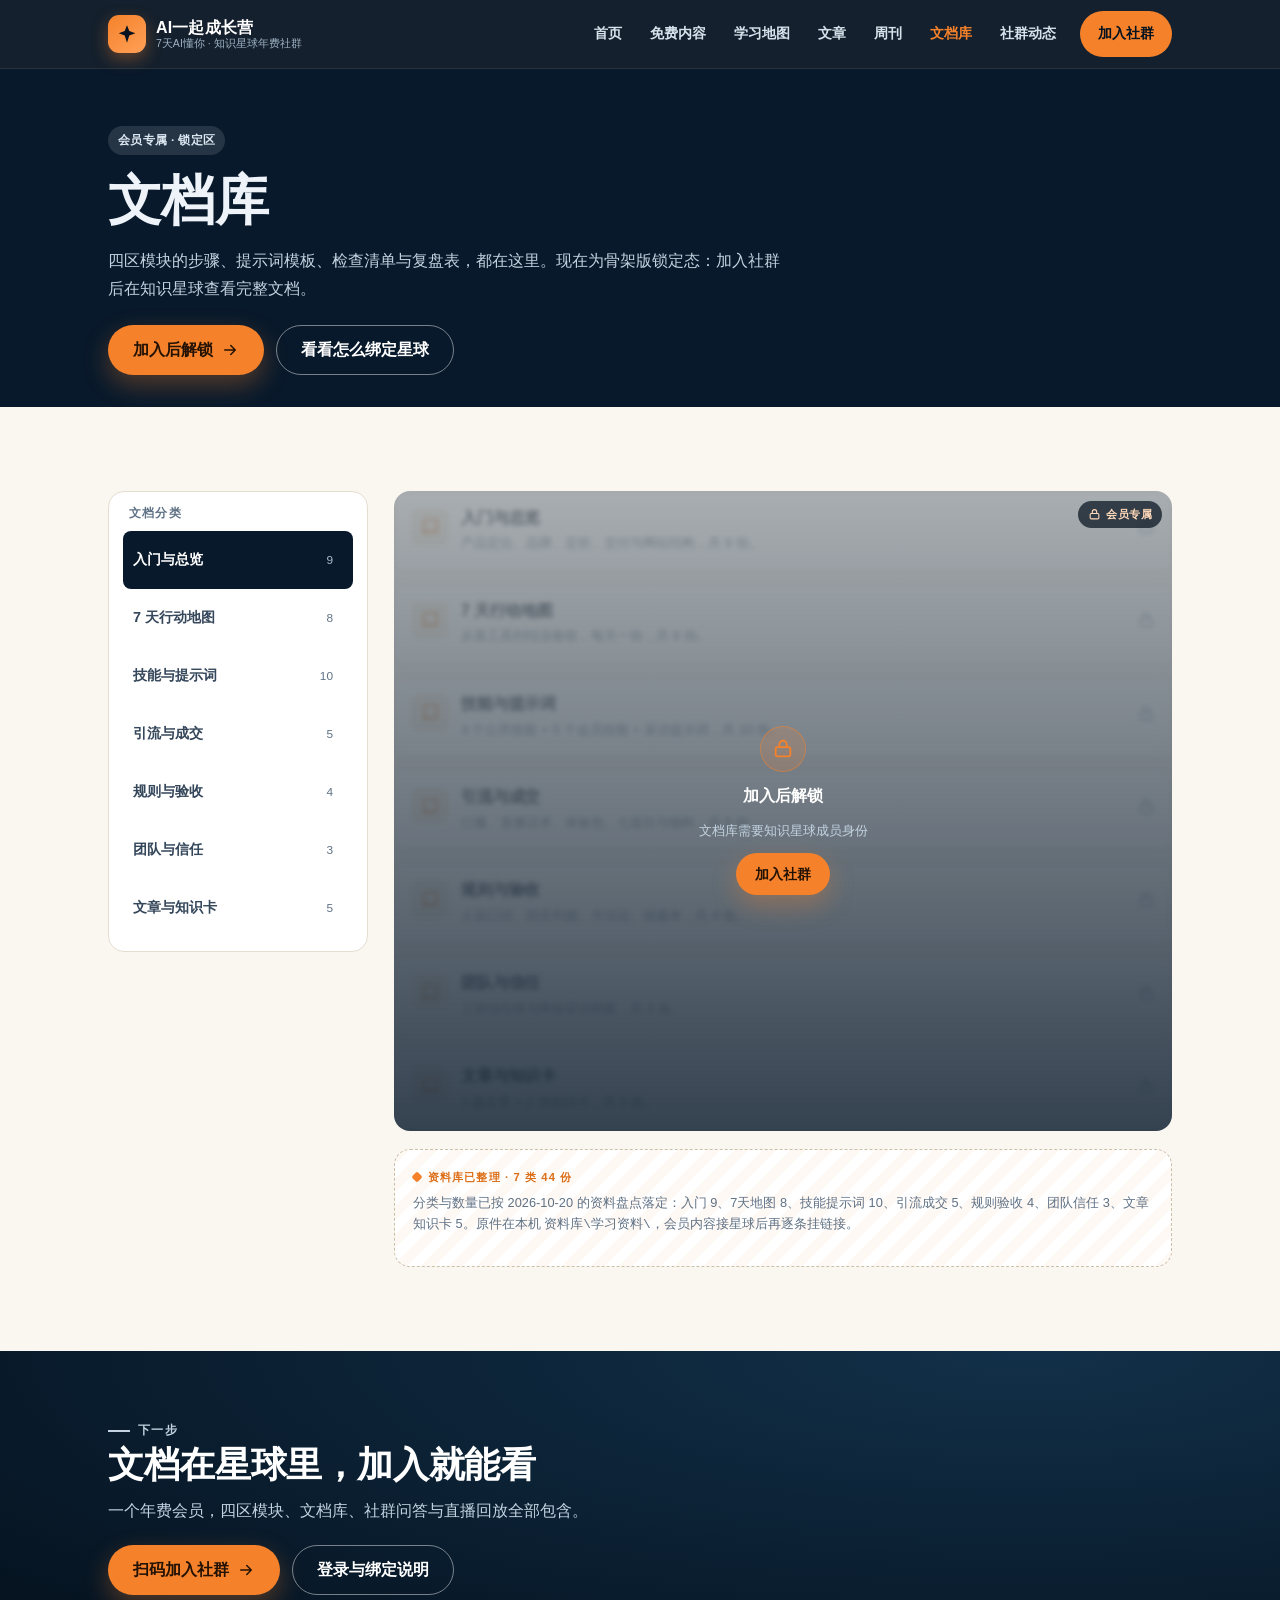
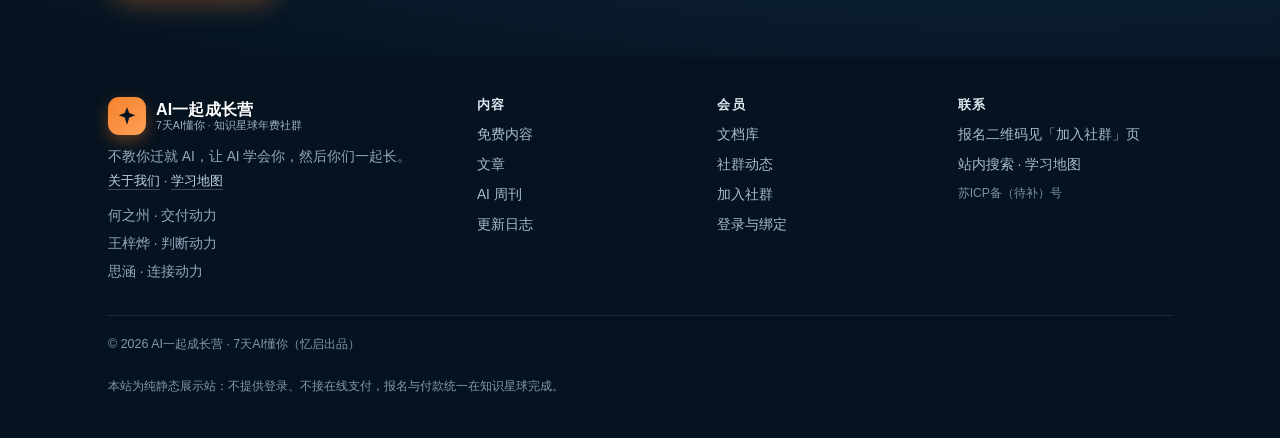
==== commit 09b203f8: "文档库：更新为真实资料分类（7类44份）" ====
--- a/docs.html
+++ b/docs.html
@@ -72,12 +72,13 @@
         <aside class="docs-side" aria-label="文档分类">
           <h2>文档分类</h2>
           <ul class="docs-cats">
-            <li><a class="is-active" href="#docs-main">初级区 · 让 AI 懂你 <span class="docs-count">待填</span></a></li>
-            <li><a href="#docs-main">中级区 · 让 AI 干活 <span class="docs-count">待填</span></a></li>
-            <li><a href="#docs-main">高级区 · 让 AI 扛事 <span class="docs-count">待填</span></a></li>
-            <li><a href="#docs-main">进阶区 · 和 AI 组队 <span class="docs-count">待填</span></a></li>
-            <li><a href="#docs-main">技能与提示词库 <span class="docs-count">待填</span></a></li>
-            <li><a href="#docs-main">复盘与错题本 <span class="docs-count">待填</span></a></li>
+            <li><a class="is-active" href="#docs-main">入门与总览 <span class="docs-count">9</span></a></li>
+            <li><a href="#docs-main">7 天行动地图 <span class="docs-count">8</span></a></li>
+            <li><a href="#docs-main">技能与提示词 <span class="docs-count">10</span></a></li>
+            <li><a href="#docs-main">引流与成交 <span class="docs-count">5</span></a></li>
+            <li><a href="#docs-main">规则与验收 <span class="docs-count">4</span></a></li>
+            <li><a href="#docs-main">团队与信任 <span class="docs-count">3</span></a></li>
+            <li><a href="#docs-main">文章与知识卡 <span class="docs-count">5</span></a></li>
           </ul>
         </aside>
 
@@ -88,37 +89,40 @@
               <div class="docs-grid">
                 <div class="doc-card">
                   <span class="doc-icon" aria-hidden="true"><svg viewBox="0 0 24 24" fill="none" stroke="currentColor" stroke-width="1.8" stroke-linecap="round" stroke-linejoin="round"><path d="M4 5.5A2.5 2.5 0 0 1 6.5 3H20v16H6.5A2.5 2.5 0 0 0 4 21.5V5.5Z"/><path d="M4 18.5h16"/></svg></span>
-                  <div class="doc-body"><h3>文档标题占位 · 14 字</h3><p>一句话说明占位 · 这份文档解决什么问题。</p></div>
-                  <span class="doc-lock" aria-hidden="true"><svg viewBox="0 0 24 24" fill="none" stroke="currentColor" stroke-width="1.8" stroke-linecap="round" stroke-linejoin="round"><rect x="4" y="10" width="16" height="10" rx="2"/><path d="M8 10V7a4 4 0 0 1 8 0v3"/></svg></span>
-                </div>
-                <div class="doc-card">
-                  <span class="doc-icon" aria-hidden="true"><svg viewBox="0 0 24 24" fill="none" stroke="currentColor" stroke-width="1.8" stroke-linecap="round" stroke-linejoin="round"><path d="M4 5.5A2.5 2.5 0 0 1 6.5 3H20v16H6.5A2.5 2.5 0 0 0 4 21.5V5.5Z"/><path d="M4 18.5h16"/></svg></span>
-                  <div class="doc-body"><h3>文档标题占位 · 14 字</h3><p>一句话说明占位 · 这份文档解决什么问题。</p></div>
-                  <span class="doc-lock" aria-hidden="true"><svg viewBox="0 0 24 24" fill="none" stroke="currentColor" stroke-width="1.8" stroke-linecap="round" stroke-linejoin="round"><rect x="4" y="10" width="16" height="10" rx="2"/><path d="M8 10V7a4 4 0 0 1 8 0v3"/></svg></span>
-                </div>
-                <div class="doc-card">
-                  <span class="doc-icon" aria-hidden="true"><svg viewBox="0 0 24 24" fill="none" stroke="currentColor" stroke-width="1.8" stroke-linecap="round" stroke-linejoin="round"><path d="M4 5.5A2.5 2.5 0 0 1 6.5 3H20v16H6.5A2.5 2.5 0 0 0 4 21.5V5.5Z"/><path d="M4 18.5h16"/></svg></span>
-                  <div class="doc-body"><h3>文档标题占位 · 14 字</h3><p>一句话说明占位 · 这份文档解决什么问题。</p></div>
-                  <span class="doc-lock" aria-hidden="true"><svg viewBox="0 0 24 24" fill="none" stroke="currentColor" stroke-width="1.8" stroke-linecap="round" stroke-linejoin="round"><rect x="4" y="10" width="16" height="10" rx="2"/><path d="M8 10V7a4 4 0 0 1 8 0v3"/></svg></span>
-                </div>
-                <div class="doc-card">
-                  <span class="doc-icon" aria-hidden="true"><svg viewBox="0 0 24 24" fill="none" stroke="currentColor" stroke-width="1.8" stroke-linecap="round" stroke-linejoin="round"><path d="M4 5.5A2.5 2.5 0 0 1 6.5 3H20v16H6.5A2.5 2.5 0 0 0 4 21.5V5.5Z"/><path d="M4 18.5h16"/></svg></span>
-                  <div class="doc-body"><h3>文档标题占位 · 14 字</h3><p>一句话说明占位 · 这份文档解决什么问题。</p></div>
-                  <span class="doc-lock" aria-hidden="true"><svg viewBox="0 0 24 24" fill="none" stroke="currentColor" stroke-width="1.8" stroke-linecap="round" stroke-linejoin="round"><rect x="4" y="10" width="16" height="10" rx="2"/><path d="M8 10V7a4 4 0 0 1 8 0v3"/></svg></span>
-                </div>
-                <div class="doc-card">
-                  <span class="doc-icon" aria-hidden="true"><svg viewBox="0 0 24 24" fill="none" stroke="currentColor" stroke-width="1.8" stroke-linecap="round" stroke-linejoin="round"><path d="M4 5.5A2.5 2.5 0 0 1 6.5 3H20v16H6.5A2.5 2.5 0 0 0 4 21.5V5.5Z"/><path d="M4 18.5h16"/></svg></span>
-                  <div class="doc-body"><h3>文档标题占位 · 14 字</h3><p>一句话说明占位 · 这份文档解决什么问题。</p></div>
-                  <span class="doc-lock" aria-hidden="true"><svg viewBox="0 0 24 24" fill="none" stroke="currentColor" stroke-width="1.8" stroke-linecap="round" stroke-linejoin="round"><rect x="4" y="10" width="16" height="10" rx="2"/><path d="M8 10V7a4 4 0 0 1 8 0v3"/></svg></span>
-                </div>
-                <div class="doc-card">
-                  <span class="doc-icon" aria-hidden="true"><svg viewBox="0 0 24 24" fill="none" stroke="currentColor" stroke-width="1.8" stroke-linecap="round" stroke-linejoin="round"><path d="M4 5.5A2.5 2.5 0 0 1 6.5 3H20v16H6.5A2.5 2.5 0 0 0 4 21.5V5.5Z"/><path d="M4 18.5h16"/></svg></span>
-                  <div class="doc-body"><h3>文档标题占位 · 14 字</h3><p>一句话说明占位 · 这份文档解决什么问题。</p></div>
-                  <span class="doc-lock" aria-hidden="true"><svg viewBox="0 0 24 24" fill="none" stroke="currentColor" stroke-width="1.8" stroke-linecap="round" stroke-linejoin="round"><rect x="4" y="10" width="16" height="10" rx="2"/><path d="M8 10V7a4 4 0 0 1 8 0v3"/></svg></span>
-                </div>
-              </div>
-            </div>
-            <span class="lock-badge">
+                  <div class="doc-body"><h3>入门与总览</h3><p>产品定位、品牌、定价、交付与网站结构，共 9 份。</p></div>
+                  <span class="doc-lock" aria-hidden="true"><svg viewBox="0 0 24 24" fill="none" stroke="currentColor" stroke-width="1.8" stroke-linecap="round" stroke-linejoin="round"><rect x="4" y="10" width="16" height="10" rx="2"/><path d="M8 10V7a4 4 0 0 1 8 0v3"/></svg></span>
+                </div>
+                <div class="doc-card">
+                  <span class="doc-icon" aria-hidden="true"><svg viewBox="0 0 24 24" fill="none" stroke="currentColor" stroke-width="1.8" stroke-linecap="round" stroke-linejoin="round"><path d="M4 5.5A2.5 2.5 0 0 1 6.5 3H20v16H6.5A2.5 2.5 0 0 0 4 21.5V5.5Z"/><path d="M4 18.5h16"/></svg></span>
+                  <div class="doc-body"><h3>7 天行动地图</h3><p>从装工具到结业验收，每天一份，共 8 份。</p></div>
+                  <span class="doc-lock" aria-hidden="true"><svg viewBox="0 0 24 24" fill="none" stroke="currentColor" stroke-width="1.8" stroke-linecap="round" stroke-linejoin="round"><rect x="4" y="10" width="16" height="10" rx="2"/><path d="M8 10V7a4 4 0 0 1 8 0v3"/></svg></span>
+                </div>
+                <div class="doc-card">
+                  <span class="doc-icon" aria-hidden="true"><svg viewBox="0 0 24 24" fill="none" stroke="currentColor" stroke-width="1.8" stroke-linecap="round" stroke-linejoin="round"><path d="M4 5.5A2.5 2.5 0 0 1 6.5 3H20v16H6.5A2.5 2.5 0 0 0 4 21.5V5.5Z"/><path d="M4 18.5h16"/></svg></span>
+                  <div class="doc-body"><h3>技能与提示词</h3><p>3 个公开技能 + 5 个会员技能 + 采访提示词，共 10 份。</p></div>
+                  <span class="doc-lock" aria-hidden="true"><svg viewBox="0 0 24 24" fill="none" stroke="currentColor" stroke-width="1.8" stroke-linecap="round" stroke-linejoin="round"><rect x="4" y="10" width="16" height="10" rx="2"/><path d="M8 10V7a4 4 0 0 1 8 0v3"/></svg></span>
+                </div>
+                <div class="doc-card">
+                  <span class="doc-icon" aria-hidden="true"><svg viewBox="0 0 24 24" fill="none" stroke="currentColor" stroke-width="1.8" stroke-linecap="round" stroke-linejoin="round"><path d="M4 5.5A2.5 2.5 0 0 1 6.5 3H20v16H6.5A2.5 2.5 0 0 0 4 21.5V5.5Z"/><path d="M4 18.5h16"/></svg></span>
+                  <div class="doc-body"><h3>引流与成交</h3><p>口播、直播话术、体验包、七道坎与物料，共 5 份。</p></div>
+                  <span class="doc-lock" aria-hidden="true"><svg viewBox="0 0 24 24" fill="none" stroke="currentColor" stroke-width="1.8" stroke-linecap="round" stroke-linejoin="round"><rect x="4" y="10" width="16" height="10" rx="2"/><path d="M8 10V7a4 4 0 0 1 8 0v3"/></svg></span>
+                </div>
+                <div class="doc-card">
+                  <span class="doc-icon" aria-hidden="true"><svg viewBox="0 0 24 24" fill="none" stroke="currentColor" stroke-width="1.8" stroke-linecap="round" stroke-linejoin="round"><path d="M4 5.5A2.5 2.5 0 0 1 6.5 3H20v16H6.5A2.5 2.5 0 0 0 4 21.5V5.5Z"/><path d="M4 18.5h16"/></svg></span>
+                  <div class="doc-body"><h3>规则与验收</h3><p>人设口径、四关判据、方法论、错题本，共 4 份。</p></div>
+                  <span class="doc-lock" aria-hidden="true"><svg viewBox="0 0 24 24" fill="none" stroke="currentColor" stroke-width="1.8" stroke-linecap="round" stroke-linejoin="round"><rect x="4" y="10" width="16" height="10" rx="2"/><path d="M8 10V7a4 4 0 0 1 8 0v3"/></svg></span>
+                </div>
+                <div class="doc-card">
+                  <span class="doc-icon" aria-hidden="true"><svg viewBox="0 0 24 24" fill="none" stroke="currentColor" stroke-width="1.8" stroke-linecap="round" stroke-linejoin="round"><path d="M4 5.5A2.5 2.5 0 0 1 6.5 3H20v16H6.5A2.5 2.5 0 0 0 4 21.5V5.5Z"/><path d="M4 18.5h16"/></svg></span>
+                  <div class="doc-body"><h3>团队与信任</h3><p>三张信任状与两份采访档案，共 3 份。</p></div>
+                  <span class="doc-lock" aria-hidden="true"><svg viewBox="0 0 24 24" fill="none" stroke="currentColor" stroke-width="1.8" stroke-linecap="round" stroke-linejoin="round"><rect x="4" y="10" width="16" height="10" rx="2"/><path d="M8 10V7a4 4 0 0 1 8 0v3"/></svg></span>
+                </div>
+                <div class="doc-card">
+                  <span class="doc-icon" aria-hidden="true"><svg viewBox="0 0 24 24" fill="none" stroke="currentColor" stroke-width="1.8" stroke-linecap="round" stroke-linejoin="round"><path d="M4 5.5A2.5 2.5 0 0 1 6.5 3H20v16H6.5A2.5 2.5 0 0 0 4 21.5V5.5Z"/><path d="M4 18.5h16"/></svg></span>
+                  <div class="doc-body"><h3>文章与知识卡</h3><p>3 篇文章 + 2 张知识卡，共 5 份。</p></div>
+                  <span class="doc-lock" aria-hidden="true"><svg viewBox="0 0 24 24" fill="none" stroke="currentColor" stroke-width="1.8" stroke-linecap="round" stroke-linejoin="round"><rect x="4" y="10" width="16" height="10" rx="2"/><path d="M8 10V7a4 4 0 0 1 8 0v3"/></svg></span>
+                </div>
+              </div></div><span class="lock-badge">
               <svg viewBox="0 0 24 24" fill="none" stroke="currentColor" stroke-width="2" stroke-linecap="round" stroke-linejoin="round" aria-hidden="true"><rect x="4" y="10" width="16" height="10" rx="2"/><path d="M8 10V7a4 4 0 0 1 8 0v3"/></svg>
               会员专属
             </span>
@@ -131,8 +135,8 @@
           </div>
 
           <div class="slot" style="margin-top:18px">
-            <span class="slot-label">内容待填 · 文档库说明</span>
-            <p class="slot-hint">文档库最终落在知识星球：每个模块 1 个主帖 + 附件（行动地图、模板、截图）。本站只做锁定态展示；接星球后把每张 <code>.doc-card</code> 换成真实文档标题并链到星球。</p>
+            <span class="slot-label">资料库已整理 · 7 类 44 份</span>
+            <p class="slot-hint">分类与数量已按 2026-10-20 的资料盘点落定：入门 9、7天地图 8、技能提示词 10、引流成交 5、规则验收 4、团队信任 3、文章知识卡 5。原件在本机 <code>资料库\学习资料\</code>，会员内容接星球后再逐条挂链接。</p>
           </div>
         </div>
       </div>
